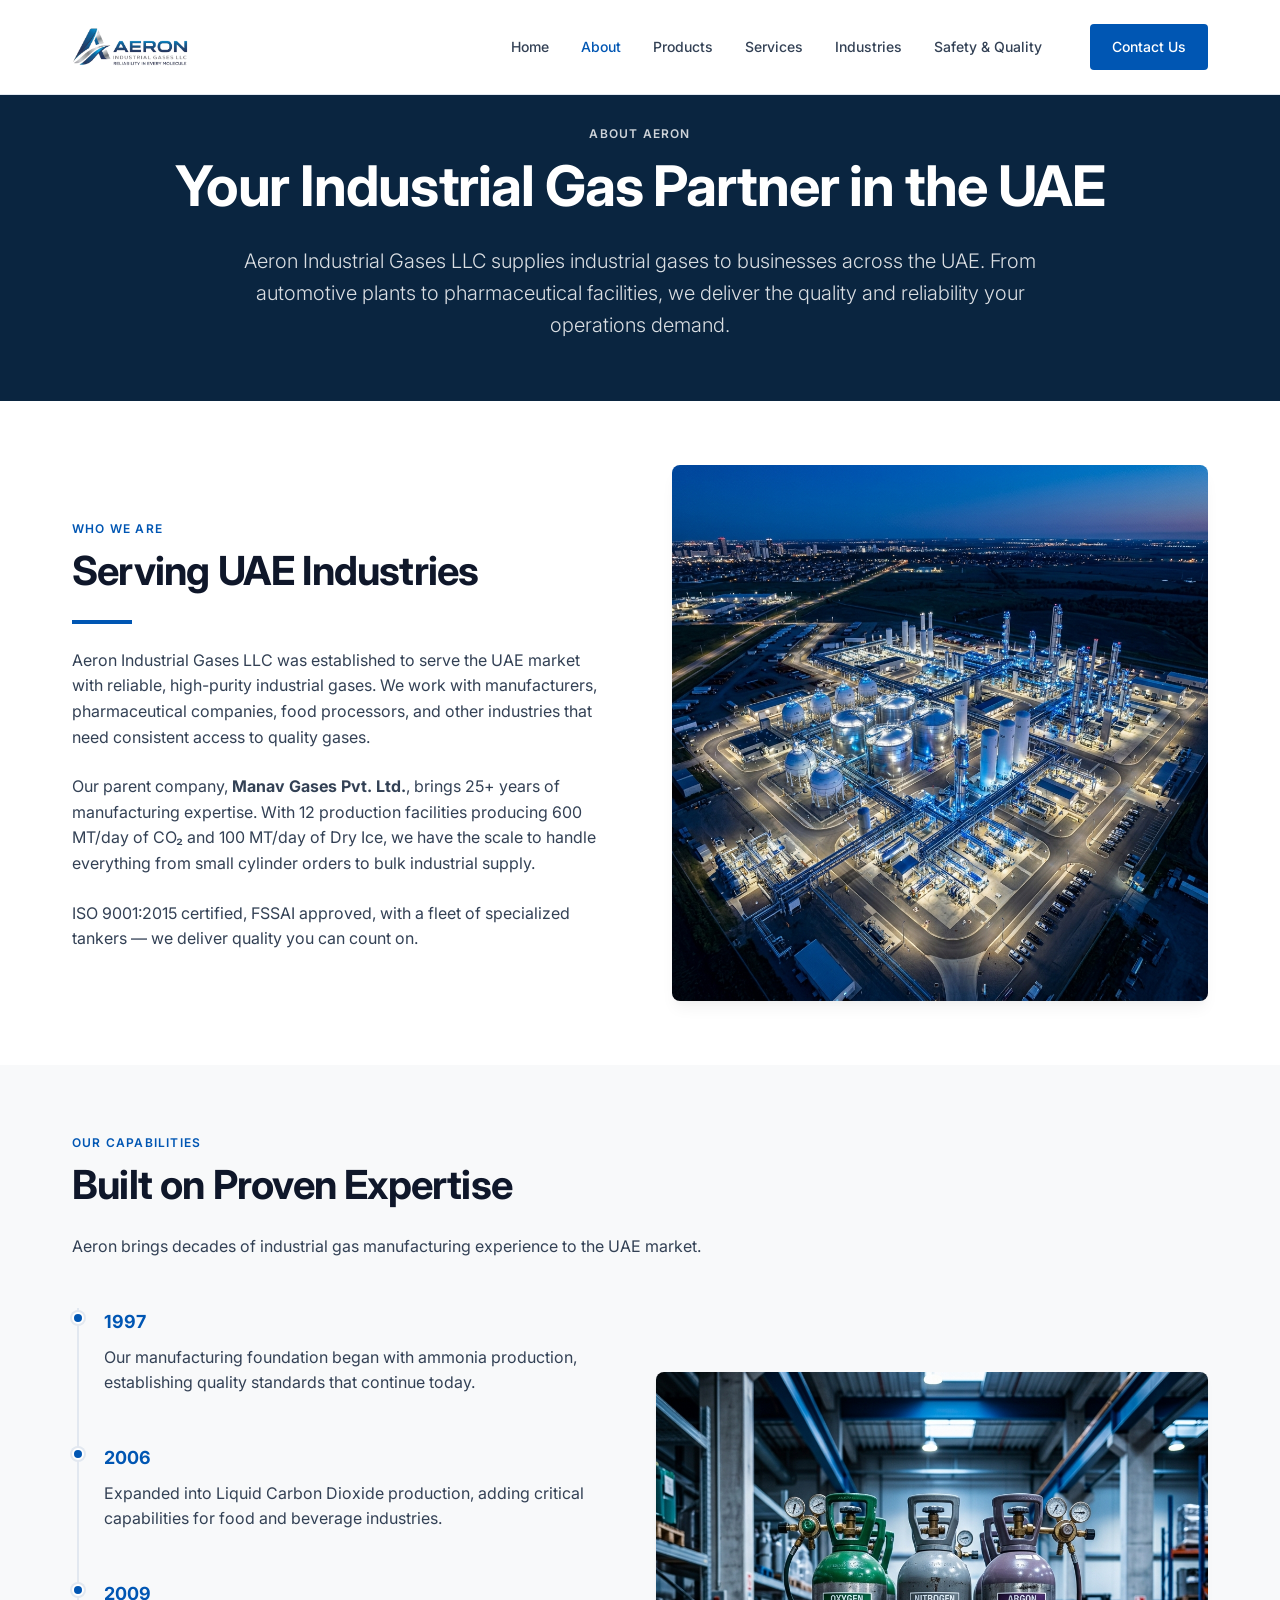
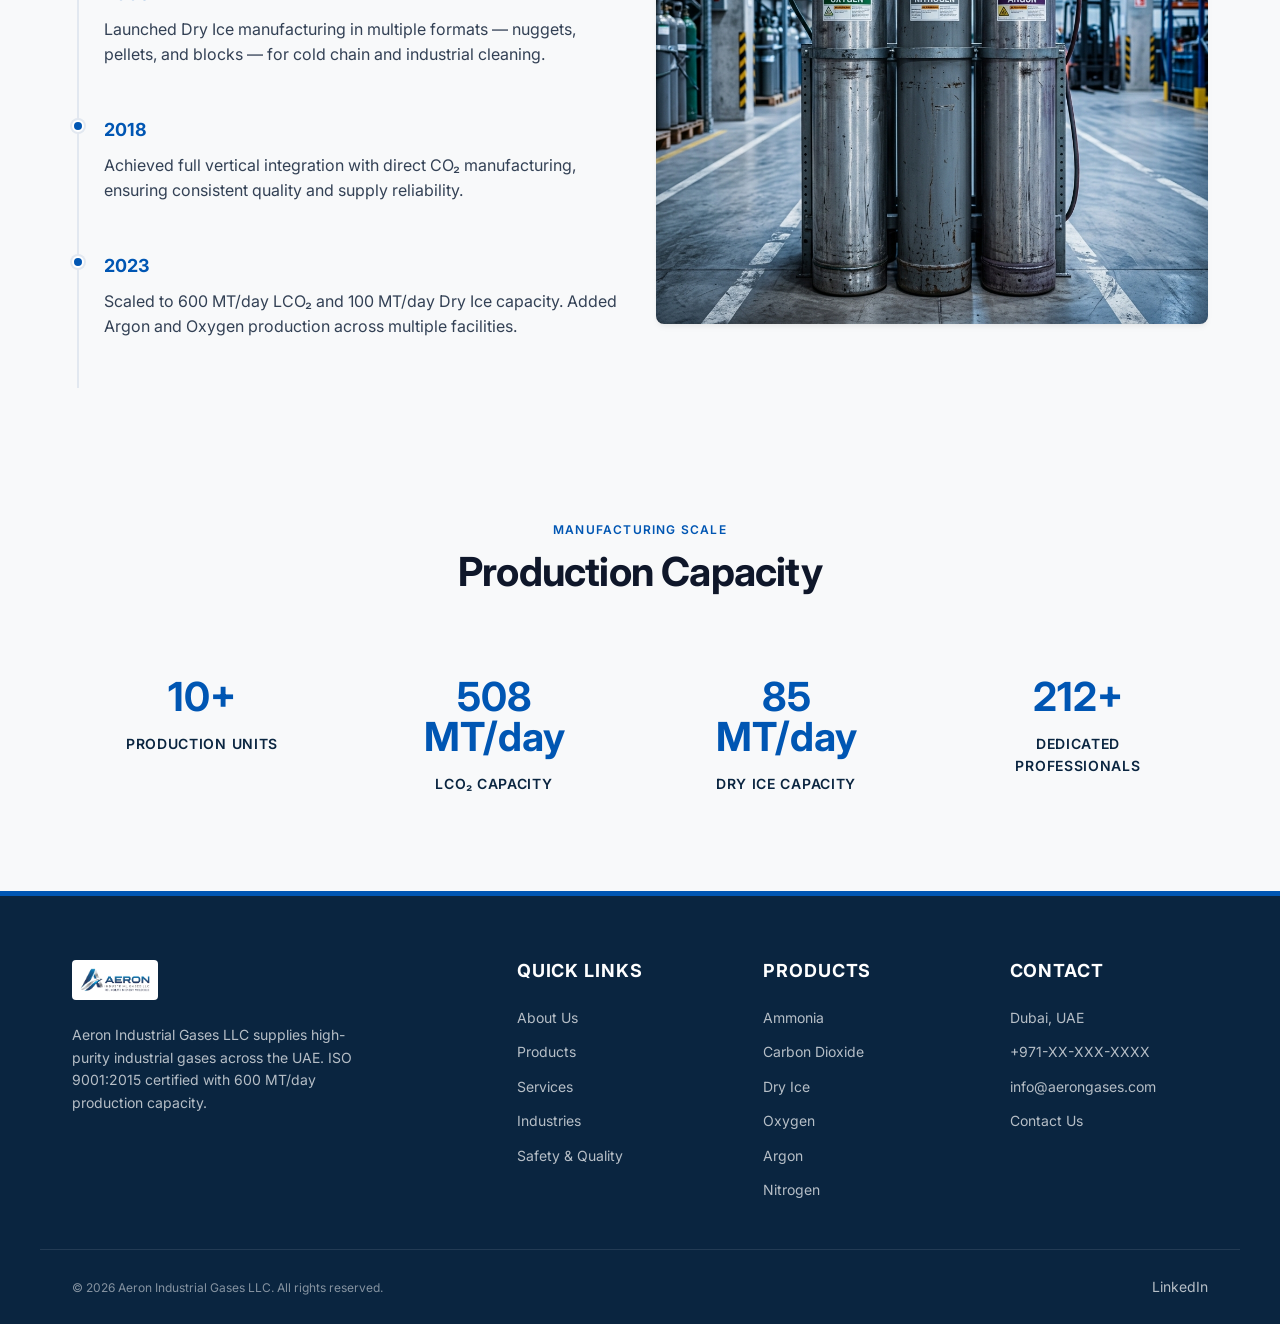
==== about.html @ 7ba3b90b "Add files via upload" ====
<!DOCTYPE html>
<html lang="en">
<head>
  <meta charset="UTF-8">
  <meta name="viewport" content="width=device-width, initial-scale=1.0">
  <title>About Us — Aeron Industrial Gases LLC</title>
  <meta name="description" content="Aeron Industrial Gases LLC supplies high-purity industrial gases to UAE businesses. ISO 9001:2015 certified with 600 MT/day production capacity.">
  
  <meta property="og:type" content="website">
  <meta property="og:url" content="https://www.aerongases.com/about.html">
  <meta property="og:title" content="About Us — Aeron Industrial Gases LLC">
  <meta property="og:description" content="Aeron Industrial Gases serves UAE businesses with high-purity industrial gases. 12 manufacturing plants, 600 MT/day capacity, ISO 9001:2015 certified.">
  
  <link rel="canonical" href="https://www.aerongases.com/about.html">
  
  <link rel="preconnect" href="https://fonts.googleapis.com">
  <link rel="preconnect" href="https://fonts.gstatic.com" crossorigin>
  
  <link rel="stylesheet" href="styles/global.css">
  <link rel="stylesheet" href="styles/components.css">
  <link rel="stylesheet" href="styles/pages.css">
  <link rel="icon" type="image/png" href="assets/logo.png">
</head>
<body>

  <nav class="nav" id="mainNav">
    <div class="nav__inner">
      <a href="index.html" class="nav__logo"><img src="assets/logo.png" alt="Aeron Industrial Gases"></a>
      <div class="nav__menu" id="navMenu">
        <div class="nav__links">
          <a href="index.html" class="nav__link">Home</a>
          <a href="about.html" class="nav__link nav__link--active">About</a>
          <a href="products.html" class="nav__link">Products</a>
          <a href="services.html" class="nav__link">Services</a>
          <a href="industries.html" class="nav__link">Industries</a>
          <a href="safety.html" class="nav__link">Safety &amp; Quality</a>
          <a href="contact.html" class="nav__link nav__cta btn btn--primary btn--sm">Contact Us</a>
        </div>
      </div>
      <button class="nav__hamburger" id="navHamburger" aria-label="Toggle navigation"><span></span><span></span><span></span></button>
    </div>
  </nav>

  <main id="main-content">
  <section class="page-hero" aria-labelledby="page-title">
    <div class="container page-hero__content">
      <p class="label label--light">About Aeron</p>
      <h1 id="page-title">Your Industrial Gas Partner in the UAE</h1>
      <p class="lead">Aeron Industrial Gases LLC supplies industrial gases to businesses across the UAE. From automotive plants to pharmaceutical facilities, we deliver the quality and reliability your operations demand.</p>
    </div>
  </section>

  <section class="section" aria-labelledby="heritage-heading">
    <div class="container">
      <div class="about-snapshot">
        <div>
          <p class="label">Who We Are</p>
          <h2 id="heritage-heading">Serving UAE Industries</h2>
          <div class="divider"></div>
          <p>Aeron Industrial Gases LLC was established to serve the UAE market with reliable, high-purity industrial gases. We work with manufacturers, pharmaceutical companies, food processors, and other industries that need consistent access to quality gases.</p>
          <p class="mt-md">Our parent company, <strong>Manav Gases Pvt. Ltd.</strong>, brings 25+ years of manufacturing expertise. With 12 production facilities producing 600 MT/day of CO₂ and 100 MT/day of Dry Ice, we have the scale to handle everything from small cylinder orders to bulk industrial supply.</p>
          <p class="mt-md">ISO 9001:2015 certified, FSSAI approved, with a fleet of specialized tankers — we deliver quality you can count on.</p>
        </div>
        <div class="about-snapshot__image">
          <img src="assets/hero-bg.png" alt="Modern industrial gas manufacturing facility with storage tanks and processing equipment" loading="lazy" width="600" height="400">
        </div>
      </div>
    </div>
  </section>

  <section class="section section--alt" aria-labelledby="timeline-heading">
    <div class="container">
      <div class="section__header">
        <p class="label">Our Capabilities</p>
        <h2 id="timeline-heading">Built on Proven Expertise</h2>
        <p>Aeron brings decades of industrial gas manufacturing experience to the UAE market.</p>
      </div>
      <div class="grid-2">
        <div class="timeline">
          <div class="timeline__item">
            <div class="timeline__dot" aria-hidden="true"></div>
            <div class="timeline__year">1997</div>
            <p class="timeline__text">Our manufacturing foundation began with ammonia production, establishing quality standards that continue today.</p>
          </div>
          <div class="timeline__item">
            <div class="timeline__dot"></div>
            <div class="timeline__year">2006</div>
            <p class="timeline__text">Expanded into Liquid Carbon Dioxide production, adding critical capabilities for food and beverage industries.</p>
          </div>
          <div class="timeline__item">
            <div class="timeline__dot"></div>
            <div class="timeline__year">2009</div>
            <p class="timeline__text">Launched Dry Ice manufacturing in multiple formats — nuggets, pellets, and blocks — for cold chain and industrial cleaning.</p>
          </div>
          <div class="timeline__item">
            <div class="timeline__dot"></div>
            <div class="timeline__year">2018</div>
            <p class="timeline__text">Achieved full vertical integration with direct CO₂ manufacturing, ensuring consistent quality and supply reliability.</p>
          </div>
          <div class="timeline__item">
            <div class="timeline__dot"></div>
            <div class="timeline__year">2023</div>
            <p class="timeline__text">Scaled to 600 MT/day LCO₂ and 100 MT/day Dry Ice capacity. Added Argon and Oxygen production across multiple facilities.</p>
          </div>
        </div>
        <div class="timeline-image">
          <img src="assets/about-facility.png" alt="Gas cylinder storage and distribution facility" loading="lazy" width="600" height="400">
        </div>
      </div>
    </div>
  </section>

  <section class="section section--alt" aria-labelledby="infrastructure-heading">
    <div class="container">
      <div class="section__header section__header--center">
        <p class="label">Manufacturing Scale</p>
        <h2 id="infrastructure-heading">Production Capacity</h2>
      </div>
      
      <div class="strength-grid">
        <div class="strength-item">
          <div class="strength-item__number" data-counter="12" data-suffix="+">0</div>
          <div class="strength-item__label">Production Units</div>
        </div>

        <div class="strength-item">
          <div class="strength-item__number" data-counter="600" data-suffix=" MT/day">0</div>
          <div class="strength-item__label">LCO₂ Capacity</div>
        </div>

        <div class="strength-item">
          <div class="strength-item__number" data-counter="100" data-suffix=" MT/day">0</div>
          <div class="strength-item__label">Dry Ice Capacity</div>
        </div>

        <div class="strength-item">
          <div class="strength-item__number" data-counter="250" data-suffix="+">0</div>
          <div class="strength-item__label">Dedicated Professionals</div>
        </div>
      </div>
    </div>
  </section>

  <!-- Footer -->
  <footer class="footer" id="footer">
    <div class="footer__grid">
      <div class="footer__brand">
        <img src="assets/logo.png" alt="Aeron Industrial Gases">
        <p>Aeron Industrial Gases LLC supplies high-purity industrial gases across the UAE. ISO 9001:2015 certified with 600 MT/day production capacity.</p>
      </div>
      <div>
        <h6 class="footer__heading">Quick Links</h6>
        <div class="footer__links">
          <a href="about.html" class="footer__link">About Us</a>
          <a href="products.html" class="footer__link">Products</a>
          <a href="services.html" class="footer__link">Services</a>
          <a href="industries.html" class="footer__link">Industries</a>
          <a href="safety.html" class="footer__link">Safety & Quality</a>
        </div>
      </div>
      <div>
        <h6 class="footer__heading">Products</h6>
        <div class="footer__links">
          <a href="products.html" class="footer__link">Ammonia</a>
          <a href="products.html" class="footer__link">Carbon Dioxide</a>
          <a href="products.html" class="footer__link">Dry Ice</a>
          <a href="products.html" class="footer__link">Oxygen</a>
          <a href="products.html" class="footer__link">Argon</a>
          <a href="products.html" class="footer__link">Nitrogen</a>
        </div>
      </div>
      <div>
        <h6 class="footer__heading">Contact</h6>
        <div class="footer__links">
          <span class="footer__link">Dubai, UAE</span>
          <span class="footer__link">+971-XX-XXX-XXXX</span>
          <span class="footer__link">info@aerongases.com</span>
          <a href="contact.html" class="footer__link">Contact Us</a>
        </div>
      </div>
    </div>
    <div class="footer__bottom">
      <div class="footer__bottom-inner">
        <span class="footer__copy">&copy; 2026 Aeron Industrial Gases LLC. All rights reserved.</span>
        <div class="footer__socials">
          <a href="#" class="footer__link" aria-label="LinkedIn">LinkedIn</a>
        </div>
      </div>
    </div>
  </footer>
  </main>

  <script src="scripts/main.js"></script>
</body>
</html>
---- styles/global.css ----
@import url('https://fonts.googleapis.com/css2?family=Inter:wght@300;400;500;600;700&display=swap');

:root {
  --aeron-blue: #0056b3;
  --aeron-navy: #0a2540;
  --aeron-light-blue: #e6f2ff;
  --aeron-teal: #00a8b5;
  
  --aeron-bg: #ffffff;
  --aeron-bg-alt: #f8f9fa;
  --aeron-bg-dark: #f1f4f6;
  
  --aeron-text: #334155;
  --aeron-heading: #0f172a;
  --aeron-border: #e2e8f0;
  
  --font-primary: 'Inter', system-ui, -apple-system, sans-serif;
  
  --text-xs: 0.75rem;
  --text-sm: 0.875rem;
  --text-base: 1rem;
  --text-lg: 1.125rem;
  --text-xl: 1.25rem;
  --text-2xl: 1.5rem;
  --text-3xl: 2rem;
  --text-4xl: 2.5rem;
  --text-5xl: 3.5rem;
  
  --space-xs: 0.5rem;
  --space-sm: 1rem;
  --space-md: 1.5rem;
  --space-lg: 2rem;
  --space-xl: 3rem;
  --space-2xl: 4rem;
  
  --container-width: 1200px;
  --border-radius: 4px;
  --border-radius-lg: 8px;
  
  --shadow-sm: 0 1px 3px rgba(0,0,0,0.05);
  --shadow-md: 0 4px 6px -1px rgba(0,0,0,0.05), 0 2px 4px -1px rgba(0,0,0,0.03);
  --shadow-lg: 0 10px 15px -3px rgba(0,0,0,0.05), 0 4px 6px -2px rgba(0,0,0,0.025);
  
  --transition-fast: 0.2s ease;
  --transition-normal: 0.3s ease;
}

*, *::before, *::after {
  box-sizing: border-box;
  margin: 0;
  padding: 0;
}

html {
  font-size: 16px;
  scroll-behavior: smooth;
  scroll-padding-top: 80px;
}

body {
  font-family: var(--font-primary);
  background-color: var(--aeron-bg);
  color: var(--aeron-text);
  line-height: 1.6;
  -webkit-font-smoothing: antialiased;
}

a {
  color: inherit;
  text-decoration: none;
}

img, video {
  max-width: 100%;
  height: auto;
  display: block;
}

h1, h2, h3, h4, h5, h6 {
  color: var(--aeron-heading);
  font-weight: 700;
  line-height: 1.25;
  margin-bottom: var(--space-md);
  letter-spacing: -0.02em;
}

h1 { font-size: var(--text-5xl); }
h2 { font-size: var(--text-4xl); }
h3 { font-size: var(--text-3xl); }
h4 { font-size: var(--text-2xl); }
h5 { font-size: var(--text-xl); }
h6 { font-size: var(--text-lg); }

@media (max-width: 992px) {
  h1 { font-size: 2.75rem; }
  h2 { font-size: 2.25rem; }
  h3 { font-size: var(--text-2xl); }
}

@media (max-width: 768px) {
  h1 { font-size: 2.25rem; }
  h2 { font-size: var(--text-3xl); }
  h3 { font-size: var(--text-xl); }
  h4 { font-size: var(--text-lg); }
}

@media (max-width: 576px) {
  h1 { font-size: var(--text-3xl); }
  h2 { font-size: var(--text-2xl); }
  h3 { font-size: var(--text-lg); }
  h4 { font-size: var(--text-base); }
}

.lead {
  font-size: var(--text-xl);
  color: var(--aeron-text);
  margin-bottom: var(--space-lg);
  font-weight: 300;
  line-height: 1.6;
}

@media (max-width: 768px) {
  .lead {
    font-size: var(--text-lg);
  }
}

@media (max-width: 576px) {
  .lead {
    font-size: var(--text-base);
  }
}

.label {
  display: inline-block;
  font-size: var(--text-xs);
  text-transform: uppercase;
  letter-spacing: 0.1em;
  font-weight: 600;
  color: var(--aeron-blue);
  margin-bottom: var(--space-xs);
}

.label--light {
  color: #fff;
  opacity: 0.8;
}

.highlight {
  color: var(--aeron-blue);
}

.container {
  width: 100%;
  max-width: var(--container-width);
  margin: 0 auto;
  padding: 0 var(--space-lg);
}

@media (max-width: 768px) {
  .container {
    padding: 0 var(--space-md);
  }
}

@media (max-width: 576px) {
  .container {
    padding: 0 var(--space-sm);
  }
}

.section {
  padding: var(--space-2xl) 0;
}

@media (max-width: 768px) {
  .section {
    padding: var(--space-xl) 0;
  }
}

@media (max-width: 576px) {
  .section {
    padding: var(--space-lg) 0;
  }
}

.section--alt {
  background-color: var(--aeron-bg-alt);
}

.section--dark {
  background-color: var(--aeron-navy);
  color: #fff;
}

.section--dark h1, .section--dark h2, .section--dark h3, .section--dark h4, .section--dark h5, .section--dark h6, .section--dark .lead {
  color: #fff;
}

.section__header {
  margin-bottom: var(--space-xl);
  max-width: 800px;
}

@media (max-width: 768px) {
  .section__header {
    margin-bottom: var(--space-lg);
  }
}

@media (max-width: 576px) {
  .section__header {
    margin-bottom: var(--space-md);
  }
}

.section__header--center {
  text-align: center;
  margin-left: auto;
  margin-right: auto;
}

/* Grids */
.grid-2 { display: grid; grid-template-columns: repeat(2, 1fr); gap: var(--space-lg); }
.grid-3 { display: grid; grid-template-columns: repeat(3, 1fr); gap: var(--space-lg); }
.grid-4 { display: grid; grid-template-columns: repeat(4, 1fr); gap: var(--space-lg); }

@media (max-width: 992px) {
  .grid-4 { grid-template-columns: repeat(2, 1fr); gap: var(--space-md); }
  .grid-3 { grid-template-columns: repeat(2, 1fr); gap: var(--space-md); }
  .grid-2 { grid-template-columns: 1fr; gap: var(--space-md); }
}

@media (max-width: 576px) {
  .grid-4, .grid-3 { grid-template-columns: 1fr; gap: var(--space-md); }
  .grid-2 { gap: var(--space-md); }
}

/* Divider */
.divider {
  width: 60px;
  height: 4px;
  background-color: var(--aeron-blue);
  margin: var(--space-md) 0;
}

.mt-xs { margin-top: var(--space-xs); }
.mt-sm { margin-top: var(--space-sm); }
.mt-md { margin-top: var(--space-md); }
.mt-lg { margin-top: var(--space-lg); }
.mt-xl { margin-top: var(--space-xl); }
.mt-2xl { margin-top: var(--space-2xl); }

.mb-xs { margin-bottom: var(--space-xs); }
.mb-sm { margin-bottom: var(--space-sm); }
.mb-md { margin-bottom: var(--space-md); }
.mb-lg { margin-bottom: var(--space-lg); }
.mb-xl { margin-bottom: var(--space-xl); }
.mb-2xl { margin-bottom: var(--space-2xl); }

/* Text utilities */
.text-center { text-align: center; }
.text-sm { font-size: var(--text-sm); }
.text-xs { font-size: var(--text-xs); }
.text-muted { color: var(--aeron-text); }

.sr-only {
  position: absolute;
  width: 1px;
  height: 1px;
  padding: 0;
  margin: -1px;
  overflow: hidden;
  clip: rect(0, 0, 0, 0);
  white-space: nowrap;
  border-width: 0;
}
---- styles/components.css ----
.btn {
  display: inline-flex;
  align-items: center;
  justify-content: center;
  padding: 0.875rem 1.75rem;
  border-radius: var(--border-radius);
  font-weight: 600;
  font-size: var(--text-sm);
  text-align: center;
  cursor: pointer;
  transition: all var(--transition-fast);
  border: 2px solid transparent;
  text-decoration: none;
  white-space: nowrap;
}

.btn:focus {
  outline: 2px solid var(--aeron-blue);
  outline-offset: 2px;
}

.btn:focus:not(:focus-visible) {
  outline: none;
}

.btn:focus-visible {
  outline: 2px solid var(--aeron-blue);
  outline-offset: 2px;
}

.btn__icon {
  width: 1.25em;
  height: 1.25em;
  margin-left: 0.5rem;
  transition: transform var(--transition-fast);
}

.btn:hover .btn__icon {
  transform: translateX(4px);
}

.btn--primary {
  background-color: var(--aeron-blue);
  color: #fff;
}
.btn--primary:hover {
  background-color: #004494;
  color: #fff;
  transform: translateY(-2px);
  box-shadow: var(--shadow-md);
}

.btn--secondary {
  background-color: transparent;
  color: var(--aeron-navy);
  border-color: var(--aeron-navy);
}
.btn--secondary:hover {
  background-color: var(--aeron-navy);
  color: #fff;
  transform: translateY(-2px);
}

.section--dark .btn--secondary {
  color: #fff;
  border-color: #fff;
}
.section--dark .btn--secondary:hover {
  background-color: #fff;
  color: var(--aeron-navy);
}

.btn--lg { padding: 1rem 2rem; font-size: var(--text-base); }
.btn--sm { padding: 0.625rem 1.25rem; font-size: var(--text-xs); }
.btn--full { width: 100%; }

@media (max-width: 576px) {
  .btn {
    padding: 0.75rem 1.5rem;
    font-size: 0.8rem;
  }
  
  .btn--lg { 
    padding: 0.875rem 1.75rem; 
    font-size: var(--text-sm); 
  }
  
  .btn--sm { 
    padding: 0.5rem 1rem; 
    font-size: 0.7rem; 
  }
}

.nav {
  position: fixed;
  top: 0;
  left: 0;
  width: 100%;
  z-index: 100;
  background-color: #fff;
  border-bottom: 1px solid var(--aeron-border);
  transition: padding var(--transition-normal), box-shadow var(--transition-normal);
  padding: var(--space-md) 0;
}

.nav--scrolled {
  padding: 0.75rem 0;
  box-shadow: var(--shadow-sm);
}

.nav__inner {
  max-width: var(--container-width);
  margin: 0 auto;
  padding: 0 var(--space-lg);
  display: flex;
  justify-content: space-between;
  align-items: center;
}

.nav__logo img {
  height: 40px;
  transition: height var(--transition-normal);
}

.nav--scrolled .nav__logo img {
  height: 36px;
}

.nav__links {
  display: flex;
  align-items: center;
  gap: var(--space-lg);
}

.nav__link {
  font-size: var(--text-sm);
  font-weight: 500;
  color: var(--aeron-text);
  transition: color var(--transition-fast);
}

.nav__link:hover, .nav__link--active {
  color: var(--aeron-blue);
}

.nav__link:focus {
  outline: 2px solid var(--aeron-blue);
  outline-offset: 2px;
  border-radius: 2px;
}

.nav__link:focus:not(:focus-visible) {
  outline: none;
}

.nav__cta {
  margin-left: var(--space-sm);
}

.nav__link.nav__cta {
  color: #fff;
}

.nav__link.nav__cta:hover {
  color: #fff;
  background-color: #004494;
}

.nav__hamburger {
  display: none;
  background: none;
  border: none;
  cursor: pointer;
  width: 30px;
  height: 20px;
  position: relative;
  z-index: 110;
}

.nav__hamburger:focus {
  outline: 2px solid var(--aeron-blue);
  outline-offset: 4px;
}

.nav__hamburger:focus:not(:focus-visible) {
  outline: none;
}

.nav__hamburger span {
  position: absolute;
  left: 0;
  width: 100%;
  height: 2px;
  background-color: var(--aeron-navy);
  transition: all var(--transition-fast);
}

.nav__hamburger span:nth-child(1) { top: 0; }
.nav__hamburger span:nth-child(2) { top: 9px; }
.nav__hamburger span:nth-child(3) { bottom: 0; }

.nav__hamburger.active span:nth-child(1) { transform: rotate(45deg); top: 9px; }
.nav__hamburger.active span:nth-child(2) { opacity: 0; }
.nav__hamburger.active span:nth-child(3) { transform: rotate(-45deg); bottom: 9px; }

@media (max-width: 992px) {
  .nav__inner {
    padding: 0 var(--space-md);
  }
  
  .nav__hamburger { display: block; }
  
  .nav__menu {
    position: fixed;
    top: 0; left: 0; width: 100%; height: 100vh;
    background-color: #fff;
    display: flex;
    flex-direction: column;
    justify-content: center;
    align-items: center;
    opacity: 0;
    pointer-events: none;
    transition: opacity var(--transition-normal);
    z-index: 105;
  }
  
  .nav__menu.open {
    opacity: 1;
    pointer-events: auto;
  }
  
  .nav__links {
    flex-direction: column;
    gap: var(--space-lg);
    text-align: center;
  }
  
  .nav__link { font-size: var(--text-xl); }
  
  .nav__cta {
    margin-left: 0;
    margin-top: var(--space-sm);
  }
}

@media (max-width: 576px) {
  .nav__inner {
    padding: 0 var(--space-sm);
  }
  
  .nav__logo img {
    height: 36px;
  }
  
  .nav--scrolled .nav__logo img {
    height: 32px;
  }
  
  .nav__links {
    gap: var(--space-md);
  }
  
  .nav__link {
    font-size: var(--text-lg);
  }
}

.card {
  background: #fff;
  border: 1px solid var(--aeron-border);
  border-radius: var(--border-radius-lg);
  padding: var(--space-xl);
  box-shadow: var(--shadow-sm);
  height: 100%;
  will-change: transform;
  transition: all var(--transition-normal);
  display: flex;
  flex-direction: column;
  justify-content: center;
  align-items: flex-start;
}

.card:hover {
  transform: translateY(-4px);
  box-shadow: var(--shadow-lg);
  border-color: var(--aeron-blue);
}

.card__icon {
  font-size: 2.5rem;
  margin-bottom: var(--space-md);
  color: var(--aeron-blue);
}

.card__title {
  margin-bottom: var(--space-sm);
}

.card__text {
  font-size: var(--text-sm);
  color: var(--aeron-text);
  margin-bottom: var(--space-md);
  line-height: 1.6;
}

.card__text:last-child {
  margin-bottom: 0;
}

.card__tag {
  display: inline-block;
  padding: 0.25rem 0.75rem;
  background-color: var(--aeron-light-blue);
  color: var(--aeron-blue);
  border-radius: 100px;
  font-size: 0.7rem;
  font-weight: 600;
  text-transform: uppercase;
  margin-right: 0.5rem;
  margin-bottom: 0.5rem;
}

.card--center,
.card[style*="text-align:center"],
.card[style*="text-align: center"] {
  align-items: center;
  text-align: center;
  padding: var(--space-lg);
}

.card--center h4,
.card[style*="text-align:center"] h4,
.card[style*="text-align: center"] h4 {
  margin-bottom: var(--space-xs);
}

.card--center h5,
.card[style*="text-align:center"] h5,
.card[style*="text-align: center"] h5 {
  margin-bottom: var(--space-sm);
}

.card--center .card__text,
.card[style*="text-align:center"] .card__text,
.card[style*="text-align: center"] .card__text {
  margin-bottom: 0;
}

.card--center h4:only-child,
.card[style*="text-align:center"] h4:only-child,
.card[style*="text-align: center"] h4:only-child {
  font-size: var(--text-lg);
  font-weight: 600;
  margin-bottom: 0;
}

@media (max-width: 768px) {
  .card--center,
  .card[style*="text-align:center"],
  .card[style*="text-align: center"] {
    padding: var(--space-md);
  }
  
  .card--center h4:only-child,
  .card[style*="text-align:center"] h4:only-child,
  .card[style*="text-align: center"] h4:only-child {
    font-size: var(--text-base);
  }
}

@media (max-width: 576px) {
  .card--center,
  .card[style*="text-align:center"],
  .card[style*="text-align: center"] {
    padding: var(--space-sm) var(--space-md);
  }
}

@media (max-width: 768px) {
  .card {
    padding: var(--space-lg);
  }
}

@media (max-width: 576px) {
  .card {
    padding: var(--space-md);
  }
  
  .card__icon {
    font-size: 2rem;
  }
}

.stat {
  text-align: center;
  padding: var(--space-lg);
}

.stat__number {
  font-size: var(--text-4xl);
  font-weight: 700;
  color: var(--aeron-blue);
  line-height: 1;
  margin-bottom: var(--space-sm);
}

.section--dark .stat__number {
  color: #fff;
}

.stat__divider {
  width: 40px;
  height: 3px;
  background-color: var(--aeron-teal);
  margin: var(--space-sm) auto;
}

.stat__divider--light {
  background-color: #fff;
  opacity: 0.3;
}

.stat__label {
  font-size: var(--text-sm);
  font-weight: 600;
  color: var(--aeron-navy);
  text-transform: uppercase;
  letter-spacing: 0.05em;
}

.stat__label--light {
  color: #fff;
}

@media (max-width: 768px) {
  .stat {
    padding: var(--space-md);
  }
  
  .stat__number {
    font-size: var(--text-3xl);
  }
}

@media (max-width: 576px) {
  .stat {
    padding: var(--space-sm);
  }
  
  .stat__number {
    font-size: var(--text-2xl);
  }
  
  .stat__label {
    font-size: 0.7rem;
  }
}

.footer {
  background-color: var(--aeron-navy);
  color: #fff;
  padding: var(--space-2xl) 0 var(--space-md) 0;
  border-top: 5px solid var(--aeron-blue);
}

.footer__grid {
  max-width: var(--container-width);
  margin: 0 auto;
  padding: 0 var(--space-lg);
  display: grid;
  grid-template-columns: 2fr 1fr 1fr 1fr;
  gap: var(--space-xl);
  margin-bottom: var(--space-xl);
}

@media (max-width: 992px) {
  .footer__grid { 
    grid-template-columns: 1fr 1fr;
    padding: 0 var(--space-md);
    gap: var(--space-lg);
  }
}

@media (max-width: 576px) {
  .footer {
    padding: var(--space-xl) 0 var(--space-md) 0;
  }
  
  .footer__grid { 
    grid-template-columns: 1fr;
    padding: 0 var(--space-sm);
    gap: var(--space-lg);
  }
}

.footer__brand img {
  height: 40px;
  margin-bottom: var(--space-md);
  background-color: #fff;
  padding: 8px;
  border-radius: var(--border-radius);
}

.footer__brand p {
  color: rgba(255,255,255,0.7);
  font-size: var(--text-sm);
  max-width: 300px;
}

.footer__heading {
  color: #fff;
  margin-bottom: var(--space-md);
  text-transform: uppercase;
  letter-spacing: 0.05em;
}

.footer__links {
  display: flex;
  flex-direction: column;
  gap: 0.75rem;
}

.footer__link {
  color: rgba(255,255,255,0.7);
  font-size: var(--text-sm);
  transition: color var(--transition-fast);
}

.footer__link:hover {
  color: var(--aeron-blue);
}

.footer__link:focus {
  outline: 2px solid var(--aeron-blue);
  outline-offset: 2px;
  border-radius: 2px;
}

.footer__link:focus:not(:focus-visible) {
  outline: none;
}

.footer__bottom {
  max-width: var(--container-width);
  margin: 0 auto;
  padding: var(--space-md) var(--space-lg) 0;
  border-top: 1px solid rgba(255,255,255,0.1);
}

.footer__bottom-inner {
  display: flex;
  justify-content: space-between;
  align-items: center;
  flex-wrap: wrap;
  gap: var(--space-sm);
}

.footer__copy {
  color: rgba(255,255,255,0.5);
  font-size: var(--text-xs);
}

@media (max-width: 768px) {
  .footer__bottom {
    padding: var(--space-md) var(--space-md) 0;
  }
}

@media (max-width: 576px) {
  .footer__bottom {
    padding: var(--space-md) var(--space-sm) 0;
  }
  
  .footer__bottom-inner {
    flex-direction: column;
    text-align: center;
  }
  
  .footer__copy {
    font-size: 0.65rem;
  }
}

.form-group {
  margin-bottom: var(--space-lg);
}

.form-label {
  display: block;
  font-size: var(--text-sm);
  font-weight: 600;
  color: var(--aeron-navy);
  margin-bottom: 0.5rem;
}

.form-input, .form-select, .form-textarea {
  width: 100%;
  padding: 0.875rem 1rem;
  background-color: #fff;
  border: 2px solid var(--aeron-border);
  border-radius: var(--border-radius);
  color: var(--aeron-text);
  font-family: var(--font-primary);
  font-size: var(--text-base);
  transition: border-color var(--transition-fast), box-shadow var(--transition-fast);
}

.form-input:focus, .form-select:focus, .form-textarea:focus {
  outline: 2px solid var(--aeron-blue);
  outline-offset: 0;
  border-color: var(--aeron-blue);
}

.form-input:focus-visible, .form-select:focus-visible, .form-textarea:focus-visible {
  outline: 2px solid var(--aeron-blue);
  outline-offset: 0;
}

.form-input:hover, .form-select:hover, .form-textarea:hover {
  border-color: var(--aeron-blue);
}

.form-textarea {
  min-height: 150px;
  resize: vertical;
}

.form-row {
  display: grid;
  grid-template-columns: 1fr 1fr;
  gap: var(--space-lg);
}

@media (max-width: 768px) {
  .form-group {
    margin-bottom: var(--space-md);
  }
  
  .form-row {
    gap: var(--space-md);
  }
}

@media (max-width: 576px) {
  .form-row { 
    grid-template-columns: 1fr;
    gap: 0;
  }
  
  .form-input, .form-select, .form-textarea {
    font-size: var(--text-sm);
  }
}

.cta-banner {
  background-color: var(--aeron-light-blue);
  border-left: 4px solid var(--aeron-blue);
  padding: var(--space-xl);
  border-radius: var(--border-radius-lg);
  display: flex;
  justify-content: space-between;
  align-items: center;
  gap: var(--space-xl);
}

.cta-banner h3 {
  color: var(--aeron-navy);
  margin-bottom: 0.5rem;
}

.cta-banner p {
  color: var(--aeron-text);
  line-height: 1.6;
}

.cta-banner__actions {
  display: flex;
  gap: var(--space-md);
  flex-shrink: 0;
}

@media (max-width: 992px) {
  .cta-banner {
    padding: var(--space-lg);
    gap: var(--space-lg);
  }
}

@media (max-width: 768px) {
  .cta-banner {
    flex-direction: column;
    text-align: center;
    padding: var(--space-lg);
  }
  
  .cta-banner__actions {
    flex-direction: column;
    width: 100%;
  }
  
  .cta-banner__actions .btn {
    width: 100%;
  }
}

@media (max-width: 576px) {
  .cta-banner {
    padding: var(--space-md);
  }
}
---- styles/pages.css ----
/* ============================================================
   AERON INDUSTRIAL GASES — Page Specific Layouts
   ============================================================ */

/* ── Hero Sections ─────────────────────────────── */
.hero {
  position: relative;
  min-height: 90vh;
  display: flex;
  align-items: center;
  justify-content: center;
  padding: 140px 0 60px 0;
  background-color: var(--aeron-bg-alt);
  overflow: hidden;
  z-index: 1;
}

.hero::after {
  content: '';
  position: absolute;
  top: 0;
  right: 0;
  width: 50%;
  height: 100%;
  background-image: url('../assets/hero-bg.png');
  background-size: cover;
  background-position: center;
  clip-path: polygon(15% 0, 100% 0, 100% 100%, 0% 100%);
  z-index: 1;
  opacity: 0.95;
}

.hero__content {
  position: relative;
  z-index: 10;
  max-width: 600px;
  margin-left: 0;
}

.hero h1 {
  font-size: 3rem;
  margin-bottom: 1.5rem;
  line-height: 1.15;
}

.hero__actions {
  display: flex;
  gap: var(--space-md);
  margin-top: var(--space-xl);
  flex-wrap: wrap;
}

@media (max-width: 992px) {
  .hero {
    min-height: 80vh;
    padding: 120px 0 50px 0;
  }
  
  .hero::after {
    width: 100%;
    opacity: 0.15;
    clip-path: none;
  }
  
  .hero__content {
    max-width: 100%;
    text-align: center;
    margin: 0 auto;
  }
  
  .hero__actions {
    justify-content: center;
  }
  
  .hero h1 {
    font-size: 2.5rem;
  }
}

@media (max-width: 768px) {
  .hero {
    min-height: 70vh;
    padding: 110px 0 40px 0;
  }
  
  .hero h1 { 
    font-size: 2rem;
    margin-bottom: 1rem;
  }
}

@media (max-width: 576px) {
  .hero {
    min-height: 65vh;
    padding: 100px 0 30px 0;
  }
  
  .hero h1 { 
    font-size: 1.75rem;
  }
  
  .hero .lead { 
    font-size: var(--text-base);
    margin-bottom: var(--space-md);
  }
  
  .hero__actions { 
    flex-direction: column;
    gap: var(--space-sm);
  }
  
  .hero__actions .btn {
    width: 100%;
  }
}

/* Inner Page Hero */
.page-hero {
  position: relative;
  padding: 120px 0 60px;
  background-color: var(--aeron-navy);
  color: #fff;
  text-align: center;
}

.page-hero h1 {
  color: #fff;
  margin-bottom: var(--space-md);
}

.page-hero .lead {
  max-width: 800px;
  margin: 0 auto;
  color: rgba(255,255,255,0.85);
}

@media (max-width: 768px) {
  .page-hero {
    padding: 100px 0 50px;
  }
  
  .page-hero .lead {
    font-size: var(--text-base);
  }
}

@media (max-width: 576px) {
  .page-hero {
    padding: 90px 0 40px;
  }
  
  .page-hero h1 {
    margin-bottom: var(--space-sm);
  }
  
  .page-hero .lead {
    font-size: var(--text-sm);
  }
}

/* ── Ticker ────────────────────────────────────── */
.ticker {
  overflow: hidden;
  background-color: var(--aeron-bg-alt);
  padding: var(--space-lg) 0;
  border-top: 1px solid var(--aeron-border);
  border-bottom: 1px solid var(--aeron-border);
}

.ticker__track {
  display: flex;
  width: max-content;
  animation: ticker 40s linear infinite;
  will-change: transform;
}

.ticker__item {
  font-weight: 700;
  font-size: var(--text-xl);
  color: var(--aeron-navy);
  opacity: 0.4;
  white-space: nowrap;
  padding: 0 3rem;
}

.ticker__item:hover {
  opacity: 1;
}

.ticker__dot {
  width: 6px;
  height: 6px;
  background-color: var(--aeron-blue);
  border-radius: 50%;
  margin: auto 0;
}

@keyframes ticker {
  0% { transform: translateX(0); }
  100% { transform: translateX(-50%); }
}

@media (max-width: 768px) {
  .ticker {
    padding: var(--space-md) 0;
  }
  
  .ticker__item {
    font-size: var(--text-base);
    padding: 0 2rem;
  }
}

@media (max-width: 576px) {
  .ticker__item {
    font-size: var(--text-sm);
    padding: 0 1.5rem;
  }
}

/* ── About Snapshot ────────────────────────────── */
.about-snapshot {
  display: grid;
  grid-template-columns: 1fr 1fr;
  gap: var(--space-2xl);
  align-items: center;
}

.about-snapshot__image {
  position: relative;
}

.about-snapshot__image img {
  border-radius: var(--border-radius-lg);
  box-shadow: var(--shadow-lg);
  width: 100%;
  height: auto;
}

@media (max-width: 992px) {
  .about-snapshot { 
    grid-template-columns: 1fr;
    gap: var(--space-xl);
  }
  .about-snapshot__image { order: -1; }
}

@media (max-width: 576px) {
  .about-snapshot {
    gap: var(--space-lg);
  }
}

/* ── Product Cards (Specific styling) ──────────── */
.product-card {
  background: #fff;
  border: 1px solid var(--aeron-border);
  border-radius: var(--border-radius-lg);
  overflow: hidden;
  display: flex;
  flex-direction: column;
  height: 100%;
  will-change: transform;
  transition: all var(--transition-normal);
}

.product-card:hover {
  transform: translateY(-4px);
  box-shadow: var(--shadow-lg);
  border-color: var(--aeron-blue);
}

.product-card__image {
  height: 140px;
  background: linear-gradient(135deg, var(--aeron-light-blue) 0%, #f0f8ff 100%);
  display: flex;
  align-items: center;
  justify-content: center;
  border-bottom: 1px solid var(--aeron-border);
  backface-visibility: hidden;
}

.product-card__image span {
  font-size: 3rem;
  font-weight: 700;
  color: var(--aeron-blue);
}

.product-card__image .product-card__brand {
  font-size: 2.5rem;
  font-weight: 300;
  color: var(--aeron-blue);
  text-align: center;
  line-height: 1.3;
}

.product-card__body {
  padding: var(--space-lg);
  flex-grow: 1;
  display: flex;
  flex-direction: column;
}

.product-card__formula {
  display: inline-block;
  padding: 0.25rem 0.5rem;
  background-color: var(--aeron-navy);
  color: #fff;
  border-radius: var(--border-radius);
  font-size: var(--text-xs);
  font-weight: 700;
  margin-bottom: var(--space-sm);
  align-self: flex-start;
}

.product-card__tags {
  margin-top: auto;
  padding-top: var(--space-md);
}

@media (max-width: 768px) {
  .product-card__image {
    height: 120px;
  }
  
  .product-card__image span {
    font-size: 2.5rem;
  }
  
  .product-card__image .product-card__brand {
    font-size: 2.25rem;
  }
  
  .product-card__body {
    padding: var(--space-md);
  }
}

@media (max-width: 576px) {
  .product-card__image {
    height: 100px;
  }
  
  .product-card__image span {
    font-size: 2rem;
  }
  
  .product-card__image .product-card__brand {
    font-size: 1.75rem;
  }
}

/* ── Service Blocks ────────────────────────────── */
.service-block {
  display: grid;
  grid-template-columns: 1fr 1fr;
  gap: var(--space-2xl);
  align-items: center;
  margin-bottom: var(--space-2xl);
}

.service-block:nth-child(even) {
  direction: rtl;
}

.service-block:nth-child(even) .service-block__content {
  direction: ltr;
}

.service-block__visual img {
  border-radius: var(--border-radius-lg);
  box-shadow: var(--shadow-lg);
  width: 100%;
  height: auto;
}

.service-block__features {
  margin-top: var(--space-lg);
}

.service-block__feature {
  display: flex;
  align-items: center;
  margin-bottom: 0.75rem;
  font-size: var(--text-sm);
}

.service-block__feature::before {
  content: '✓';
  color: #fff;
  background-color: var(--aeron-teal);
  width: 20px;
  height: 20px;
  border-radius: 50%;
  display: flex;
  align-items: center;
  justify-content: center;
  font-size: 10px;
  font-weight: 700;
  margin-right: 10px;
  flex-shrink: 0;
}

@media (max-width: 992px) {
  .service-block { 
    grid-template-columns: 1fr; 
    gap: var(--space-xl);
    margin-bottom: var(--space-xl);
  }
  .service-block:nth-child(even) { direction: ltr; }
  .service-block__visual { order: -1; }
}

@media (max-width: 576px) {
  .service-block {
    gap: var(--space-lg);
    margin-bottom: var(--space-lg);
  }
}

/* ── Timeline ──────────────────────────────────── */
.timeline {
  position: relative;
  padding-left: 2rem;
}

.timeline::before {
  content: '';
  position: absolute;
  top: 0;
  left: 5px;
  height: 100%;
  width: 2px;
  background-color: var(--aeron-border);
}

.timeline__item {
  position: relative;
  margin-bottom: var(--space-xl);
}

.timeline__dot {
  position: absolute;
  left: -2rem;
  top: 0.25rem;
  width: 12px;
  height: 12px;
  border-radius: 50%;
  background-color: var(--aeron-blue);
  border: 2px solid #fff;
  box-shadow: 0 0 0 2px var(--aeron-border);
}

.timeline__year {
  font-weight: 700;
  color: var(--aeron-blue);
  margin-bottom: 0.5rem;
  font-size: var(--text-lg);
}

.timeline__text {
  line-height: 1.6;
}

@media (max-width: 768px) {
  .timeline__item {
    margin-bottom: var(--space-lg);
  }
}

@media (max-width: 576px) {
  .timeline {
    padding-left: 1.5rem;
  }
  
  .timeline__dot {
    left: -1.5rem;
    width: 10px;
    height: 10px;
  }
  
  .timeline__item {
    margin-bottom: var(--space-md);
  }
  
  .timeline__year {
    font-size: var(--text-base);
  }
}

/* ── Values Grid ───────────────────────────────── */
.values-grid {
  display: grid;
  grid-template-columns: repeat(2, 1fr);
  gap: var(--space-lg);
}

.value-item {
  background: var(--aeron-bg-alt);
  padding: var(--space-xl);
  border-radius: var(--border-radius-lg);
  border-left: 4px solid var(--aeron-blue);
  will-change: transform;
  transition: all var(--transition-normal);
}

.value-item:hover {
  transform: translateX(4px);
  box-shadow: var(--shadow-md);
}

.value-item__icon {
  font-size: 2rem;
  margin-bottom: var(--space-sm);
}

@media (max-width: 768px) {
  .values-grid { 
    grid-template-columns: 1fr;
    gap: var(--space-md);
  }
  
  .value-item {
    padding: var(--space-lg);
  }
}

@media (max-width: 576px) {
  .value-item {
    padding: var(--space-md);
  }
}

/* ── Contact Grid ──────────────────────────────── */
.contact-grid {
  display: grid;
  grid-template-columns: 1fr 1fr;
  gap: var(--space-2xl);
}

.contact-item {
  display: flex;
  align-items: flex-start;
  margin-bottom: var(--space-lg);
}

.contact-item__icon {
  width: 40px;
  height: 40px;
  background-color: var(--aeron-light-blue);
  color: var(--aeron-blue);
  border-radius: 50%;
  display: flex;
  align-items: center;
  justify-content: center;
  margin-right: var(--space-md);
  flex-shrink: 0;
  font-size: 1.25rem;
}

.contact-form {
  background: var(--aeron-bg-alt);
  padding: var(--space-2xl);
  border-radius: var(--border-radius-lg);
  box-shadow: var(--shadow-md);
}

@media (max-width: 992px) {
  .contact-grid { 
    grid-template-columns: 1fr;
    gap: var(--space-xl);
  }
  
  .contact-form {
    padding: var(--space-xl);
  }
}

@media (max-width: 576px) {
  .contact-grid {
    gap: var(--space-lg);
  }
  
  .contact-item {
    margin-bottom: var(--space-md);
  }
  
  .contact-item__icon {
    width: 36px;
    height: 36px;
    font-size: 1rem;
    margin-right: var(--space-sm);
  }
  
  .contact-form {
    padding: var(--space-lg);
  }
}


/* ── Strength Grid (About Page) ────────────────── */
.strength-grid {
  display: grid;
  grid-template-columns: repeat(4, 1fr);
  gap: var(--space-lg);
  margin-top: var(--space-xl);
}

.strength-item {
  text-align: center;
  padding: var(--space-lg);
}

.strength-item__number {
  font-size: 2.5rem;
  font-weight: 700;
  color: var(--aeron-blue);
  line-height: 1;
  margin-bottom: var(--space-sm);
}

.strength-item__label {
  font-size: var(--text-sm);
  font-weight: 600;
  color: var(--aeron-navy);
  text-transform: uppercase;
  letter-spacing: 0.05em;
}

@media (max-width: 992px) {
  .strength-grid {
    grid-template-columns: repeat(2, 1fr);
  }
}

@media (max-width: 576px) {
  .strength-grid {
    grid-template-columns: 1fr;
    gap: var(--space-md);
  }
  
  .strength-item {
    padding: var(--space-md);
  }
  
  .strength-item__number {
    font-size: 2rem;
  }
}

/* ── Ticker Section ────────────────────────────── */
.ticker-section {
  padding: var(--space-xl) 0;
}

.ticker-intro {
  text-align: center;
  font-size: var(--text-xs);
  text-transform: uppercase;
  letter-spacing: 0.15em;
  color: var(--aeron-text);
  opacity: 0.6;
  margin-bottom: var(--space-lg);
}

/* ── Timeline Image ────────────────────────────── */
.timeline-image {
  display: flex;
  flex-direction: column;
  justify-content: center;
}

.timeline-image img {
  border-radius: var(--border-radius-lg);
  box-shadow: var(--shadow-md);
}

/* ── Contact Page ──────────────────────────────── */
.parent-company-info {
  margin-top: var(--space-xl);
  padding: var(--space-xl);
  border-radius: var(--border-radius);
  border: 1px solid var(--aeron-border);
  background: var(--aeron-bg-alt);
}

.form-intro {
  margin-bottom: var(--space-lg);
  color: var(--aeron-text);
}

@media (max-width: 768px) {
  .parent-company-info {
    padding: var(--space-lg);
  }
}

@media (max-width: 576px) {
  .parent-company-info {
    padding: var(--space-md);
  }
}

/* ── Supply Cards (Products Page) ──────────────── */
.supply-card {
  text-align: center;
  padding: var(--space-md);
  align-items: center;
}

.supply-card__icon {
  width: 48px;
  height: 48px;
  margin: 0 auto var(--space-sm);
  color: var(--aeron-blue);
}

.supply-card h4 {
  margin-bottom: var(--space-sm);
  text-align: center;
  width: 100%;
}

.supply-card .card__text {
  text-align: center;
}

/* ── Certification Cards (Safety Page) ─────────── */
.cert-heading {
  font-size: 2.5rem;
  color: var(--aeron-blue);
}

@media (max-width: 768px) {
  .cert-heading {
    font-size: 2rem;
  }
}

@media (max-width: 576px) {
  .cert-heading {
    font-size: 1.75rem;
  }
}
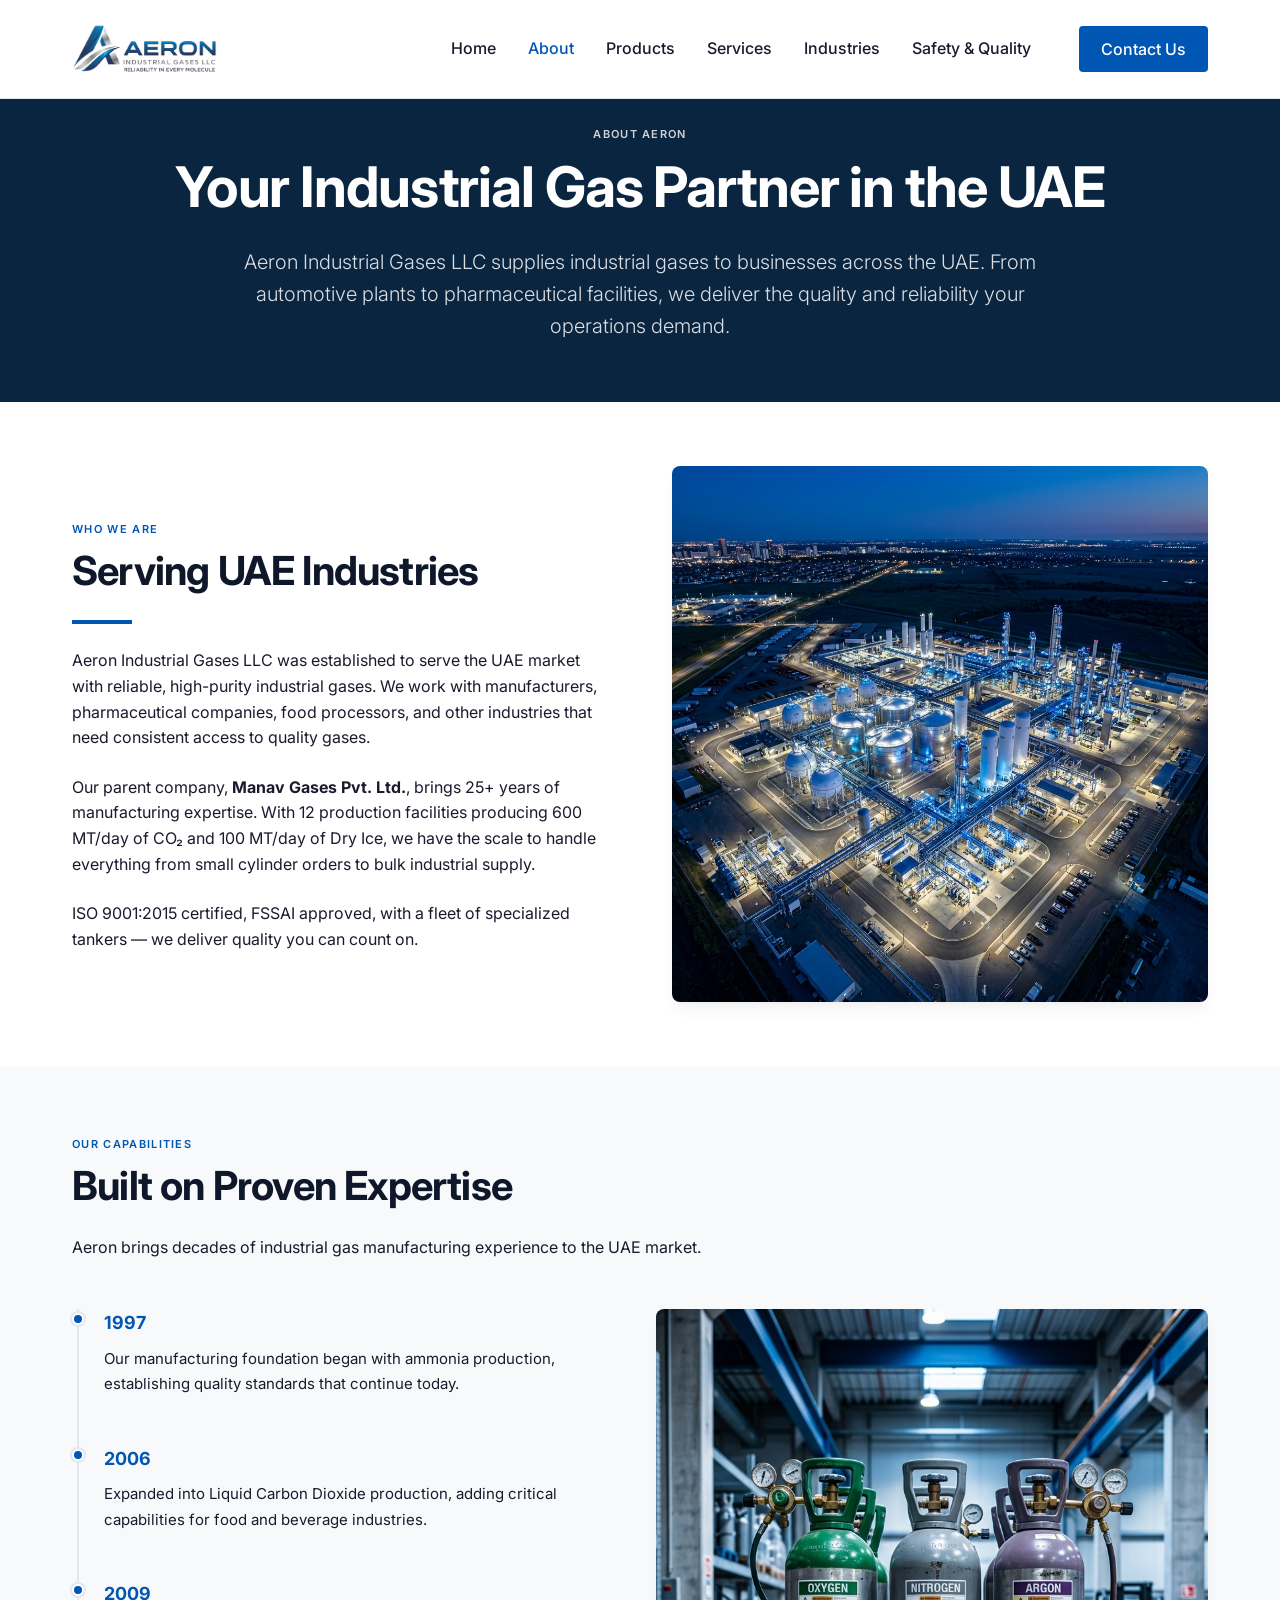
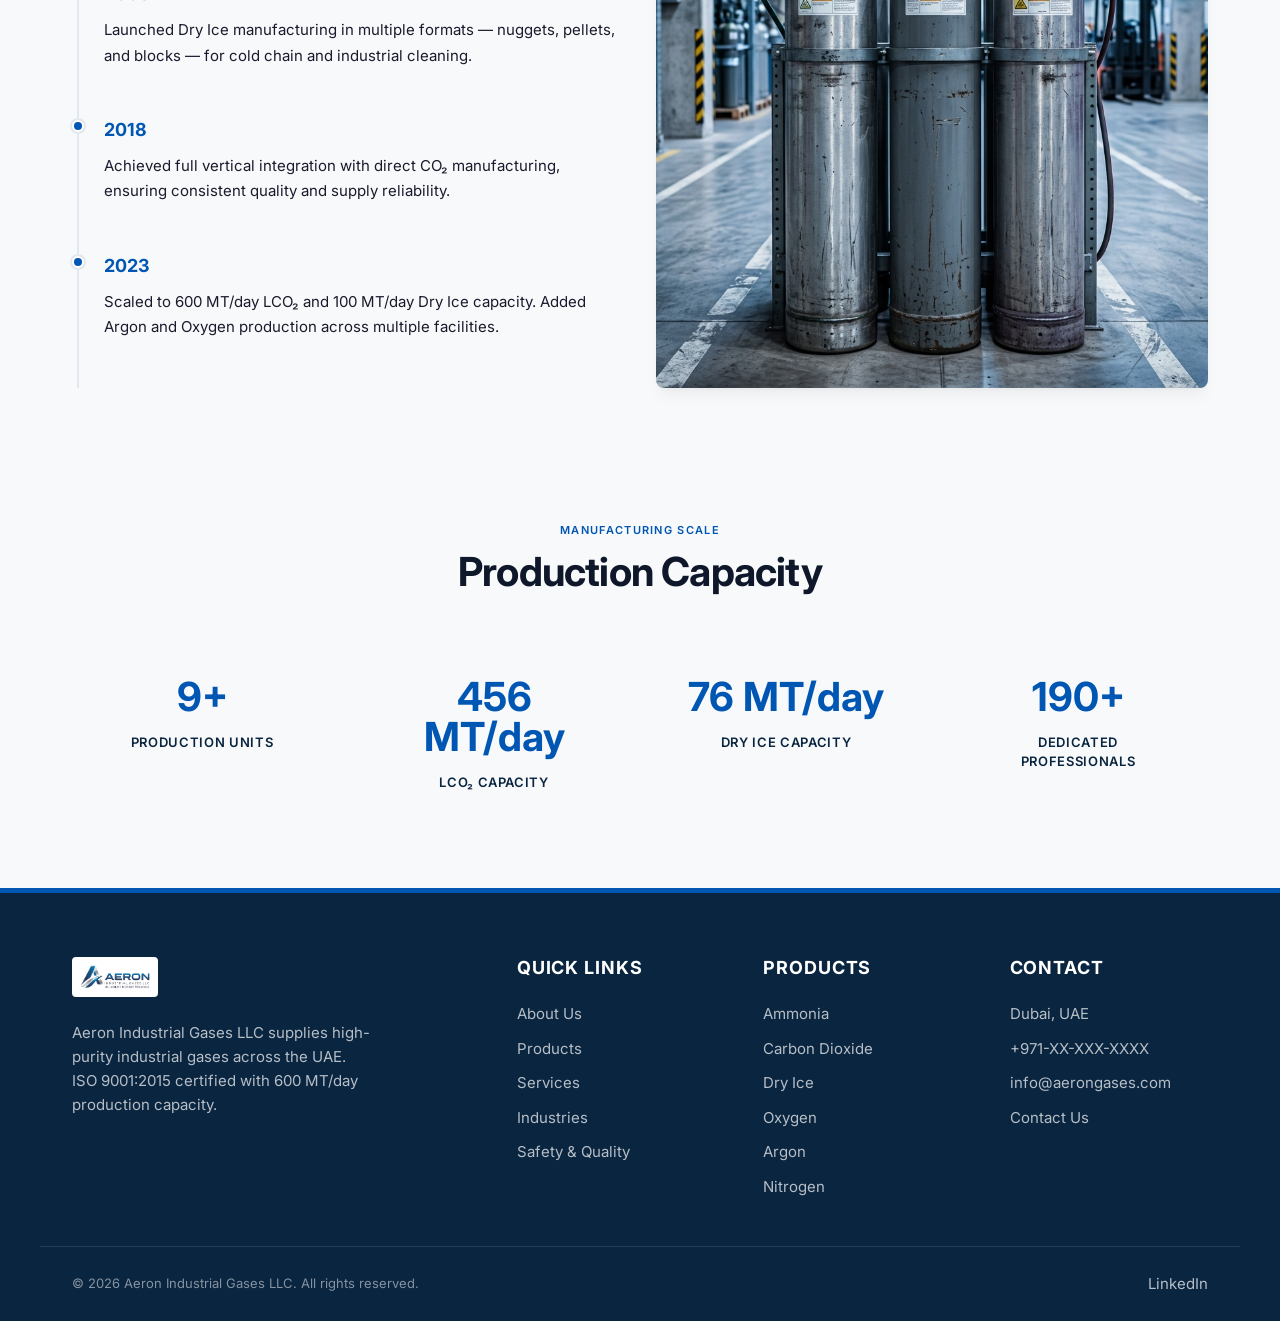
==== commit dcdd06cb: "Add files via upload" ====
--- a/about.html
+++ b/about.html
@@ -16,9 +16,9 @@
   <link rel="preconnect" href="https://fonts.googleapis.com">
   <link rel="preconnect" href="https://fonts.gstatic.com" crossorigin>
   
-  <link rel="stylesheet" href="styles/global.css">
-  <link rel="stylesheet" href="styles/components.css">
-  <link rel="stylesheet" href="styles/pages.css">
+  <link rel="stylesheet" href="styles/global.css?v=1.2">
+  <link rel="stylesheet" href="styles/components.css?v=1.2">
+  <link rel="stylesheet" href="styles/pages.css?v=1.2">
   <link rel="icon" type="image/png" href="assets/logo.png">
 </head>
 <body>
--- a/styles/global.css
+++ b/styles/global.css
@@ -10,14 +10,14 @@
   --aeron-bg-alt: #f8f9fa;
   --aeron-bg-dark: #f1f4f6;
   
-  --aeron-text: #334155;
+  --aeron-text: #1a1a2e;
   --aeron-heading: #0f172a;
   --aeron-border: #e2e8f0;
   
   --font-primary: 'Inter', system-ui, -apple-system, sans-serif;
   
-  --text-xs: 0.75rem;
-  --text-sm: 0.875rem;
+  --text-xs: 0.8125rem;
+  --text-sm: 0.9375rem;
   --text-base: 1rem;
   --text-lg: 1.125rem;
   --text-xl: 1.25rem;
@@ -133,9 +133,9 @@
 
 .label {
   display: inline-block;
-  font-size: var(--text-xs);
+  font-size: 0.6875rem;
   text-transform: uppercase;
-  letter-spacing: 0.1em;
+  letter-spacing: 0.12em;
   font-weight: 600;
   color: var(--aeron-blue);
   margin-bottom: var(--space-xs);
--- a/styles/components.css
+++ b/styles/components.css
@@ -5,13 +5,14 @@
   padding: 0.875rem 1.75rem;
   border-radius: var(--border-radius);
   font-weight: 600;
-  font-size: var(--text-sm);
+  font-size: 0.9375rem;
   text-align: center;
   cursor: pointer;
   transition: all var(--transition-fast);
   border: 2px solid transparent;
   text-decoration: none;
   white-space: nowrap;
+  line-height: 1.4;
 }
 
 .btn:focus {
@@ -70,24 +71,24 @@
   color: var(--aeron-navy);
 }
 
-.btn--lg { padding: 1rem 2rem; font-size: var(--text-base); }
-.btn--sm { padding: 0.625rem 1.25rem; font-size: var(--text-xs); }
+.btn--lg { padding: 1rem 2rem; font-size: 1rem; }
+.btn--sm { padding: 0.625rem 1.25rem; font-size: 0.8125rem; }
 .btn--full { width: 100%; }
 
 @media (max-width: 576px) {
   .btn {
     padding: 0.75rem 1.5rem;
-    font-size: 0.8rem;
+    font-size: 0.875rem;
   }
   
   .btn--lg { 
     padding: 0.875rem 1.75rem; 
-    font-size: var(--text-sm); 
+    font-size: 0.9375rem; 
   }
   
   .btn--sm { 
     padding: 0.5rem 1rem; 
-    font-size: 0.7rem; 
+    font-size: 0.75rem; 
   }
 }
 
@@ -118,12 +119,12 @@
 }
 
 .nav__logo img {
-  height: 40px;
+  height: 50px;
   transition: height var(--transition-normal);
 }
 
 .nav--scrolled .nav__logo img {
-  height: 36px;
+  height: 44px;
 }
 
 .nav__links {
@@ -133,7 +134,7 @@
 }
 
 .nav__link {
-  font-size: var(--text-sm);
+  font-size: var(--text-base);
   font-weight: 500;
   color: var(--aeron-text);
   transition: color var(--transition-fast);
@@ -249,11 +250,11 @@
   }
   
   .nav__logo img {
-    height: 36px;
+    height: 42px;
   }
   
   .nav--scrolled .nav__logo img {
-    height: 32px;
+    height: 38px;
   }
   
   .nav__links {
@@ -261,7 +262,7 @@
   }
   
   .nav__link {
-    font-size: var(--text-lg);
+    font-size: var(--text-xl);
   }
 }
 
@@ -276,7 +277,7 @@
   transition: all var(--transition-normal);
   display: flex;
   flex-direction: column;
-  justify-content: center;
+  justify-content: flex-start;
   align-items: flex-start;
 }
 
@@ -294,30 +295,65 @@
 
 .card__title {
   margin-bottom: var(--space-sm);
+  /* Reserve exactly 2 lines at h4 size so all cards align uniformly */
+  min-height: 3.75rem; /* h4: 1.5rem × line-height 1.25 × 2 lines */
+}
+
+/* Match responsive h4 sizes from global.css */
+@media (max-width: 768px) {
+  .card__title {
+    min-height: 2.8125rem; /* h4: 1.125rem × 1.25 × 2 */
+  }
+}
+
+@media (max-width: 576px) {
+  .card__title {
+    min-height: 2.5rem; /* h4: 1rem × 1.25 × 2 */
+  }
 }
 
 .card__text {
   font-size: var(--text-sm);
   color: var(--aeron-text);
   margin-bottom: var(--space-md);
-  line-height: 1.6;
+  line-height: 1.7;
+  flex-grow: 1;
 }
 
 .card__text:last-child {
   margin-bottom: 0;
 }
 
+/* Tags container inside plain .card — push to bottom */
+.card > .product-card__tags {
+  margin-top: auto;
+  padding-top: var(--space-md);
+  align-items: center;
+  align-content: flex-start;
+}
+
 .card__tag {
   display: inline-block;
-  padding: 0.25rem 0.75rem;
-  background-color: var(--aeron-light-blue);
-  color: var(--aeron-blue);
+  padding: 0.4rem 0.5rem;
+  background: linear-gradient(135deg, var(--aeron-blue) 0%, #0066cc 100%);
+  color: #fff;
   border-radius: 100px;
-  font-size: 0.7rem;
+  font-size: 0.6875rem;
   font-weight: 600;
   text-transform: uppercase;
-  margin-right: 0.5rem;
-  margin-bottom: 0.5rem;
+  margin: 0;
+  box-shadow: 0 2px 4px rgba(0, 86, 179, 0.2);
+  transition: all var(--transition-fast);
+  line-height: 1.2;
+  font-family: var(--font-primary);
+  letter-spacing: 0.03em;
+  white-space: nowrap;
+  vertical-align: middle;
+}
+
+.card__tag:hover {
+  transform: translateY(-1px);
+  box-shadow: 0 4px 8px rgba(0, 86, 179, 0.3);
 }
 
 .card--center,
@@ -326,6 +362,15 @@
   align-items: center;
   text-align: center;
   padding: var(--space-lg);
+  background: linear-gradient(135deg, #ffffff 0%, var(--aeron-light-blue) 100%);
+  box-shadow: 0 2px 8px rgba(0, 86, 179, 0.08);
+}
+
+.card--center:hover,
+.card[style*="text-align:center"]:hover,
+.card[style*="text-align: center"]:hover {
+  background: linear-gradient(135deg, var(--aeron-light-blue) 0%, #ffffff 100%);
+  box-shadow: 0 4px 12px rgba(0, 86, 179, 0.15);
 }
 
 .card--center h4,
@@ -349,9 +394,10 @@
 .card--center h4:only-child,
 .card[style*="text-align:center"] h4:only-child,
 .card[style*="text-align: center"] h4:only-child {
-  font-size: var(--text-lg);
+  font-size: var(--text-xl);
   font-weight: 600;
   margin-bottom: 0;
+  line-height: 1.3;
 }
 
 @media (max-width: 768px) {
@@ -364,7 +410,7 @@
   .card--center h4:only-child,
   .card[style*="text-align:center"] h4:only-child,
   .card[style*="text-align: center"] h4:only-child {
-    font-size: var(--text-base);
+    font-size: var(--text-lg);
   }
 }
 
@@ -422,11 +468,12 @@
 }
 
 .stat__label {
-  font-size: var(--text-sm);
+  font-size: 0.8125rem;
   font-weight: 600;
   color: var(--aeron-navy);
   text-transform: uppercase;
   letter-spacing: 0.05em;
+  line-height: 1.4;
 }
 
 .stat__label--light {
@@ -453,7 +500,7 @@
   }
   
   .stat__label {
-    font-size: 0.7rem;
+    font-size: 0.75rem;
   }
 }
 
@@ -504,8 +551,9 @@
 
 .footer__brand p {
   color: rgba(255,255,255,0.7);
-  font-size: var(--text-sm);
+  font-size: 0.9375rem;
   max-width: 300px;
+  line-height: 1.6;
 }
 
 .footer__heading {
@@ -523,12 +571,14 @@
 
 .footer__link {
   color: rgba(255,255,255,0.7);
-  font-size: var(--text-sm);
+  font-size: 0.9375rem;
   transition: color var(--transition-fast);
+  line-height: 1.5;
 }
 
 .footer__link:hover {
-  color: var(--aeron-blue);
+  color: #fff;
+  opacity: 1;
 }
 
 .footer__link:focus {
@@ -558,7 +608,8 @@
 
 .footer__copy {
   color: rgba(255,255,255,0.5);
-  font-size: var(--text-xs);
+  font-size: 0.8125rem;
+  line-height: 1.5;
 }
 
 @media (max-width: 768px) {
@@ -578,7 +629,7 @@
   }
   
   .footer__copy {
-    font-size: 0.65rem;
+    font-size: 0.75rem;
   }
 }
 
@@ -588,10 +639,11 @@
 
 .form-label {
   display: block;
-  font-size: var(--text-sm);
+  font-size: 0.9375rem;
   font-weight: 600;
   color: var(--aeron-navy);
   margin-bottom: 0.5rem;
+  line-height: 1.4;
 }
 
 .form-input, .form-select, .form-textarea {
@@ -649,7 +701,7 @@
   }
   
   .form-input, .form-select, .form-textarea {
-    font-size: var(--text-sm);
+    font-size: 0.9375rem;
   }
 }
 
--- a/styles/pages.css
+++ b/styles/pages.css
@@ -30,6 +30,25 @@
   opacity: 0.95;
 }
 
+.hero::before {
+  content: '';
+  position: absolute;
+  top: 0;
+  right: 0;
+  width: 50%;
+  height: 100%;
+  background: radial-gradient(circle at 100% 100%, #00d2ff 0%, rgba(0, 210, 255, 0.55) 30%, rgba(0, 210, 255, 0.18) 65%, rgba(0, 210, 255, 0) 100%);
+  clip-path: polygon(15% 0, 100% 0, 100% 100%, 0% 100%);
+  z-index: 2;
+  opacity: 0;
+  transition: opacity 0.4s ease;
+  pointer-events: none;
+}
+
+.hero:hover::before {
+  opacity: 0.55;
+}
+
 .hero__content {
   position: relative;
   z-index: 10;
@@ -59,6 +78,11 @@
   .hero::after {
     width: 100%;
     opacity: 0.15;
+    clip-path: none;
+  }
+  
+  .hero::before {
+    width: 100%;
     clip-path: none;
   }
   
@@ -175,16 +199,19 @@
 }
 
 .ticker__item {
-  font-weight: 700;
-  font-size: var(--text-xl);
-  color: var(--aeron-navy);
-  opacity: 0.4;
+  font-weight: 800;
+  font-size: var(--text-2xl);
+  color: var(--aeron-blue);
+  opacity: 0.9;
   white-space: nowrap;
   padding: 0 3rem;
+  text-transform: uppercase;
+  letter-spacing: 0.05em;
 }
 
 .ticker__item:hover {
   opacity: 1;
+  color: var(--aeron-navy);
 }
 
 .ticker__dot {
@@ -228,13 +255,34 @@
 
 .about-snapshot__image {
   position: relative;
+  border-radius: var(--border-radius-lg);
+  overflow: hidden;
+  box-shadow: var(--shadow-lg);
 }
 
 .about-snapshot__image img {
-  border-radius: var(--border-radius-lg);
-  box-shadow: var(--shadow-lg);
+  display: block;
   width: 100%;
-  height: auto;
+  height: 100%;
+  object-fit: cover;
+}
+
+.about-snapshot__image::after {
+  content: '';
+  position: absolute;
+  top: 0;
+  left: 0;
+  width: 100%;
+  height: 100%;
+  background: radial-gradient(circle at 100% 100%, #00d2ff 0%, rgba(0, 210, 255, 0.55) 30%, rgba(0, 210, 255, 0.18) 65%, rgba(0, 210, 255, 0) 100%);
+  pointer-events: none;
+  z-index: 2;
+  opacity: 0;
+  transition: opacity 0.4s ease;
+}
+
+.about-snapshot__image:hover::after {
+  opacity: 0.55;
 }
 
 @media (max-width: 992px) {
@@ -288,7 +336,7 @@
 
 .product-card__image .product-card__brand {
   font-size: 2.5rem;
-  font-weight: 300;
+  font-weight: 700;
   color: var(--aeron-blue);
   text-align: center;
   line-height: 1.3;
@@ -316,6 +364,11 @@
 .product-card__tags {
   margin-top: auto;
   padding-top: var(--space-md);
+  display: flex;
+  flex-wrap: wrap;
+  align-items: flex-start;
+  align-content: flex-start;
+  gap: 0.5rem;
 }
 
 @media (max-width: 768px) {
@@ -367,11 +420,36 @@
   direction: ltr;
 }
 
+.service-block__visual {
+  position: relative;
+  border-radius: var(--border-radius-lg);
+  overflow: hidden;
+  box-shadow: var(--shadow-lg);
+}
+
 .service-block__visual img {
-  border-radius: var(--border-radius-lg);
-  box-shadow: var(--shadow-lg);
+  display: block;
   width: 100%;
-  height: auto;
+  height: 100%;
+  object-fit: cover;
+}
+
+.service-block__visual::after {
+  content: '';
+  position: absolute;
+  top: 0;
+  left: 0;
+  width: 100%;
+  height: 100%;
+  background: radial-gradient(circle at 100% 100%, #00d2ff 0%, rgba(0, 210, 255, 0.55) 30%, rgba(0, 210, 255, 0.18) 65%, rgba(0, 210, 255, 0) 100%);
+  pointer-events: none;
+  z-index: 2;
+  opacity: 0;
+  transition: opacity 0.4s ease;
+}
+
+.service-block__visual:hover::after {
+  opacity: 0.55;
 }
 
 .service-block__features {
@@ -382,7 +460,9 @@
   display: flex;
   align-items: center;
   margin-bottom: 0.75rem;
-  font-size: var(--text-sm);
+  font-size: 0.9375rem;
+  line-height: 1.5;
+  color: var(--aeron-heading);
 }
 
 .service-block__feature::before {
@@ -459,7 +539,8 @@
 }
 
 .timeline__text {
-  line-height: 1.6;
+  line-height: 1.7;
+  font-size: var(--text-sm);
 }
 
 @media (max-width: 768px) {
@@ -620,11 +701,12 @@
 }
 
 .strength-item__label {
-  font-size: var(--text-sm);
+  font-size: 0.8125rem;
   font-weight: 600;
   color: var(--aeron-navy);
   text-transform: uppercase;
   letter-spacing: 0.05em;
+  line-height: 1.4;
 }
 
 @media (max-width: 992px) {
@@ -655,24 +737,47 @@
 
 .ticker-intro {
   text-align: center;
-  font-size: var(--text-xs);
+  font-size: 0.6875rem;
   text-transform: uppercase;
   letter-spacing: 0.15em;
   color: var(--aeron-text);
   opacity: 0.6;
   margin-bottom: var(--space-lg);
+  line-height: 1.4;
 }
 
 /* ── Timeline Image ────────────────────────────── */
 .timeline-image {
-  display: flex;
-  flex-direction: column;
-  justify-content: center;
+  position: relative;
+  border-radius: var(--border-radius-lg);
+  overflow: hidden;
+  box-shadow: var(--shadow-lg);
+  height: 100%;
 }
 
 .timeline-image img {
-  border-radius: var(--border-radius-lg);
-  box-shadow: var(--shadow-md);
+  display: block;
+  width: 100%;
+  height: 100%;
+  object-fit: cover;
+}
+
+.timeline-image::after {
+  content: '';
+  position: absolute;
+  top: 0;
+  left: 0;
+  width: 100%;
+  height: 100%;
+  background: radial-gradient(circle at 100% 100%, #00d2ff 0%, rgba(0, 210, 255, 0.55) 30%, rgba(0, 210, 255, 0.18) 65%, rgba(0, 210, 255, 0) 100%);
+  pointer-events: none;
+  z-index: 2;
+  opacity: 0;
+  transition: opacity 0.4s ease;
+}
+
+.timeline-image:hover::after {
+  opacity: 0.55;
 }
 
 /* ── Contact Page ──────────────────────────────── */
@@ -687,6 +792,8 @@
 .form-intro {
   margin-bottom: var(--space-lg);
   color: var(--aeron-text);
+  font-size: var(--text-sm);
+  line-height: 1.6;
 }
 
 @media (max-width: 768px) {
@@ -704,25 +811,59 @@
 /* ── Supply Cards (Products Page) ──────────────── */
 .supply-card {
   text-align: center;
-  padding: var(--space-md);
+  padding: var(--space-lg);
   align-items: center;
+  justify-content: flex-start;
 }
 
 .supply-card__icon {
   width: 48px;
   height: 48px;
-  margin: 0 auto var(--space-sm);
+  margin: 0 auto var(--space-md);
   color: var(--aeron-blue);
+  flex-shrink: 0;
+  display: block;
 }
 
 .supply-card h4 {
   margin-bottom: var(--space-sm);
   text-align: center;
   width: 100%;
+  font-size: var(--text-xl);
+  line-height: 1.3;
 }
 
 .supply-card .card__text {
   text-align: center;
+  font-size: var(--text-sm);
+  line-height: 1.6;
+  margin: 0;
+}
+
+@media (max-width: 768px) {
+  .supply-card {
+    padding: var(--space-md);
+  }
+  
+  .supply-card__icon {
+    width: 44px;
+    height: 44px;
+  }
+  
+  .supply-card h4 {
+    font-size: var(--text-lg);
+  }
+}
+
+@media (max-width: 576px) {
+  .supply-card__icon {
+    width: 40px;
+    height: 40px;
+  }
+  
+  .supply-card h4 {
+    font-size: var(--text-base);
+  }
 }
 
 /* ── Certification Cards (Safety Page) ─────────── */
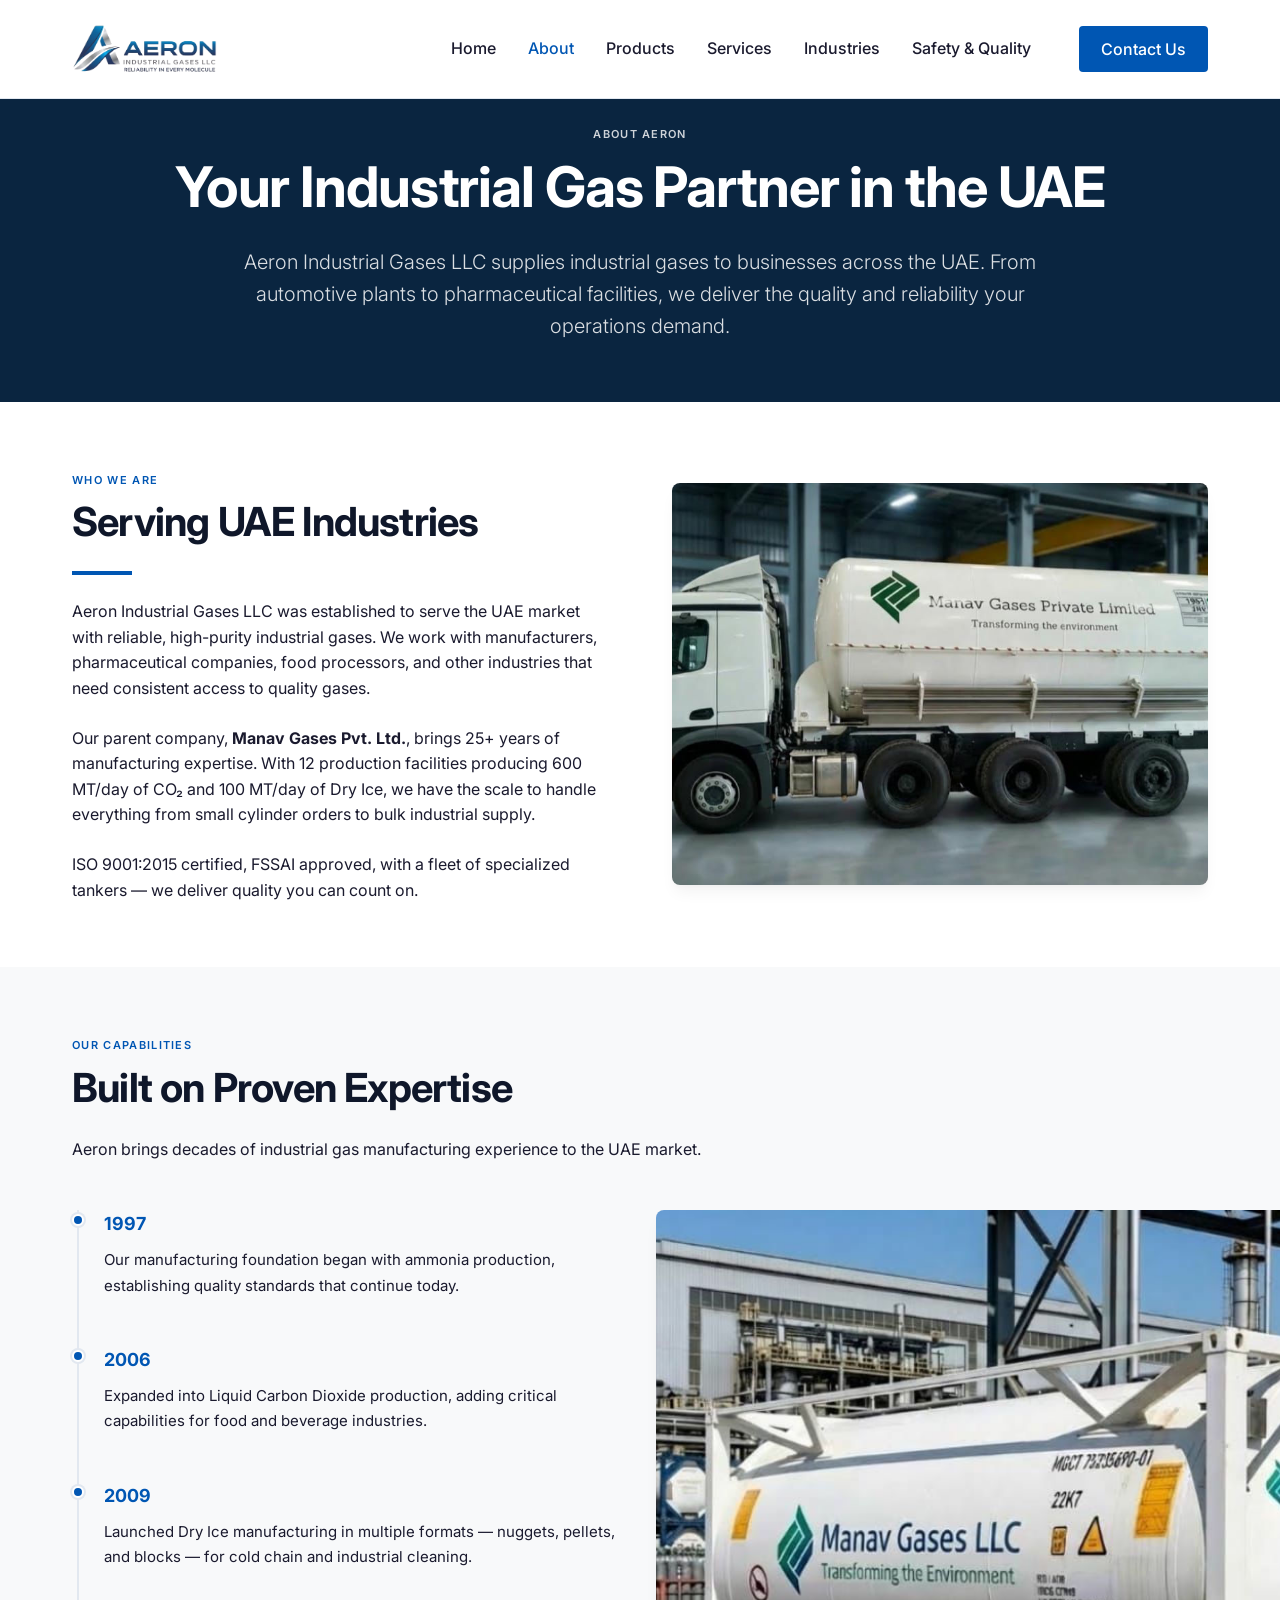
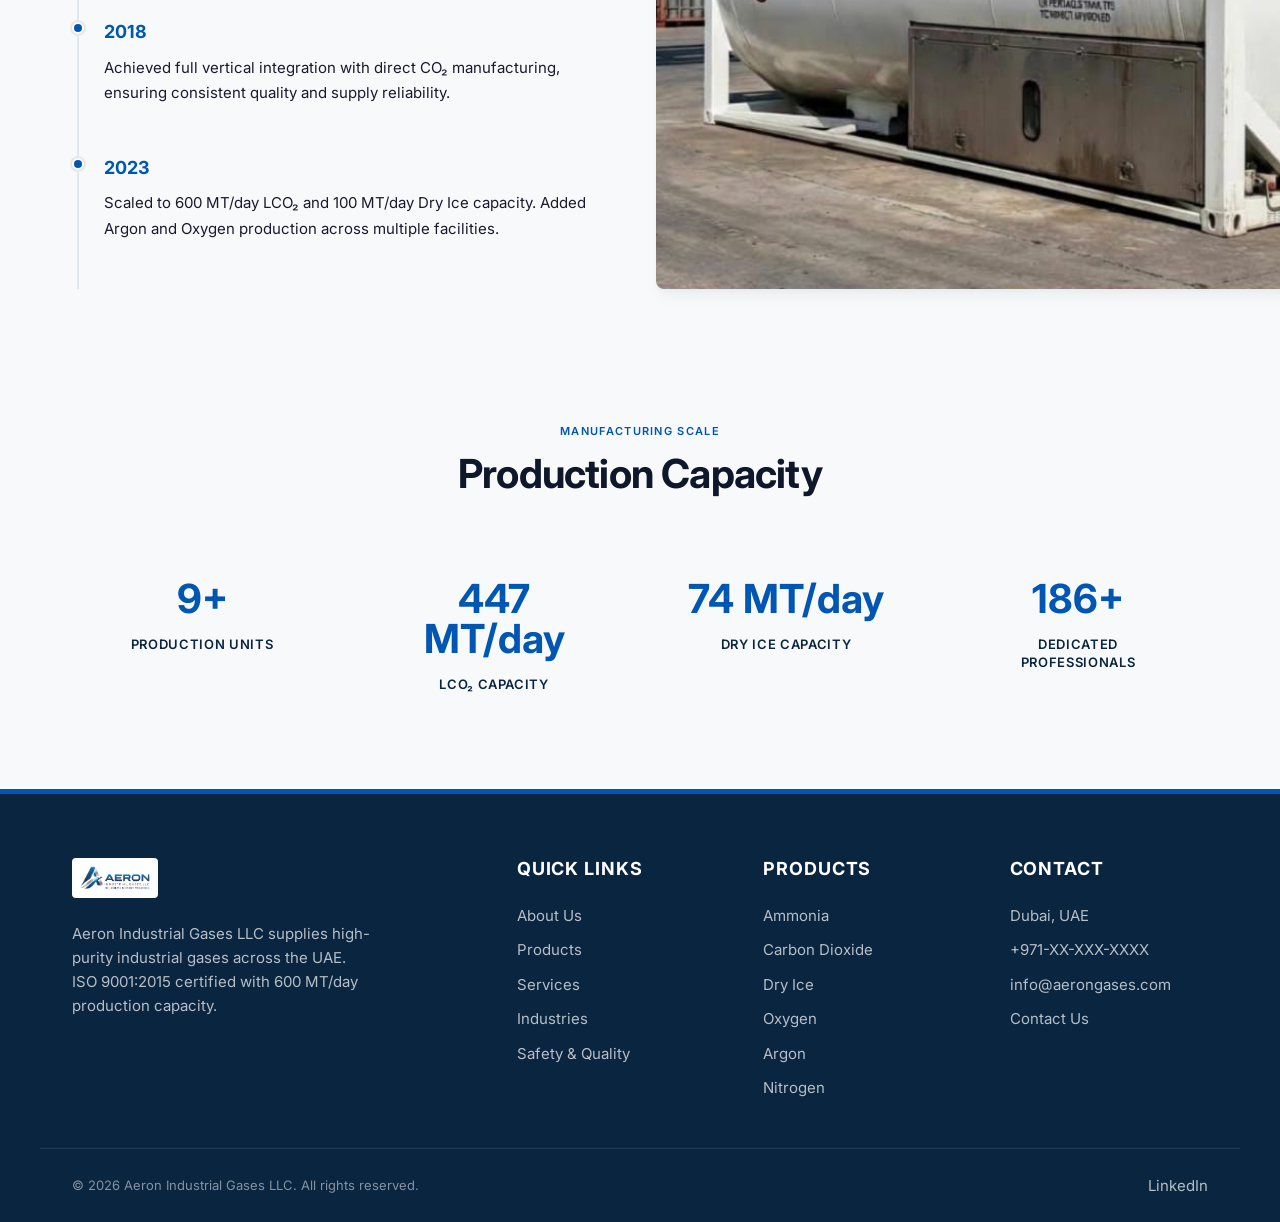
==== commit 0264787b: "Add files via upload" ====
--- a/about.html
+++ b/about.html
@@ -62,7 +62,7 @@
           <p class="mt-md">ISO 9001:2015 certified, FSSAI approved, with a fleet of specialized tankers — we deliver quality you can count on.</p>
         </div>
         <div class="about-snapshot__image">
-          <img src="assets/hero-bg.png" alt="Modern industrial gas manufacturing facility with storage tanks and processing equipment" loading="lazy" width="600" height="400">
+          <img src="assets/mobile-tanker.jpeg" alt="Manav Gases cryogenic mobile tanker truck for bulk gas delivery" loading="lazy" width="600" height="400">
         </div>
       </div>
     </div>
@@ -104,7 +104,7 @@
           </div>
         </div>
         <div class="timeline-image">
-          <img src="assets/about-facility.png" alt="Gas cylinder storage and distribution facility" loading="lazy" width="600" height="400">
+          <img src="assets/iso-tank.jpeg" alt="Manav Gases ISO tank container at industrial facility" loading="lazy" width="600" height="400">
         </div>
       </div>
     </div>
--- a/styles/pages.css
+++ b/styles/pages.css
@@ -258,6 +258,7 @@
   border-radius: var(--border-radius-lg);
   overflow: hidden;
   box-shadow: var(--shadow-lg);
+  aspect-ratio: 4 / 3;
 }
 
 .about-snapshot__image img {
@@ -425,6 +426,7 @@
   border-radius: var(--border-radius-lg);
   overflow: hidden;
   box-shadow: var(--shadow-lg);
+  aspect-ratio: 4 / 3;
 }
 
 .service-block__visual img {
@@ -753,6 +755,7 @@
   overflow: hidden;
   box-shadow: var(--shadow-lg);
   height: 100%;
+  aspect-ratio: 4 / 3;
 }
 
 .timeline-image img {
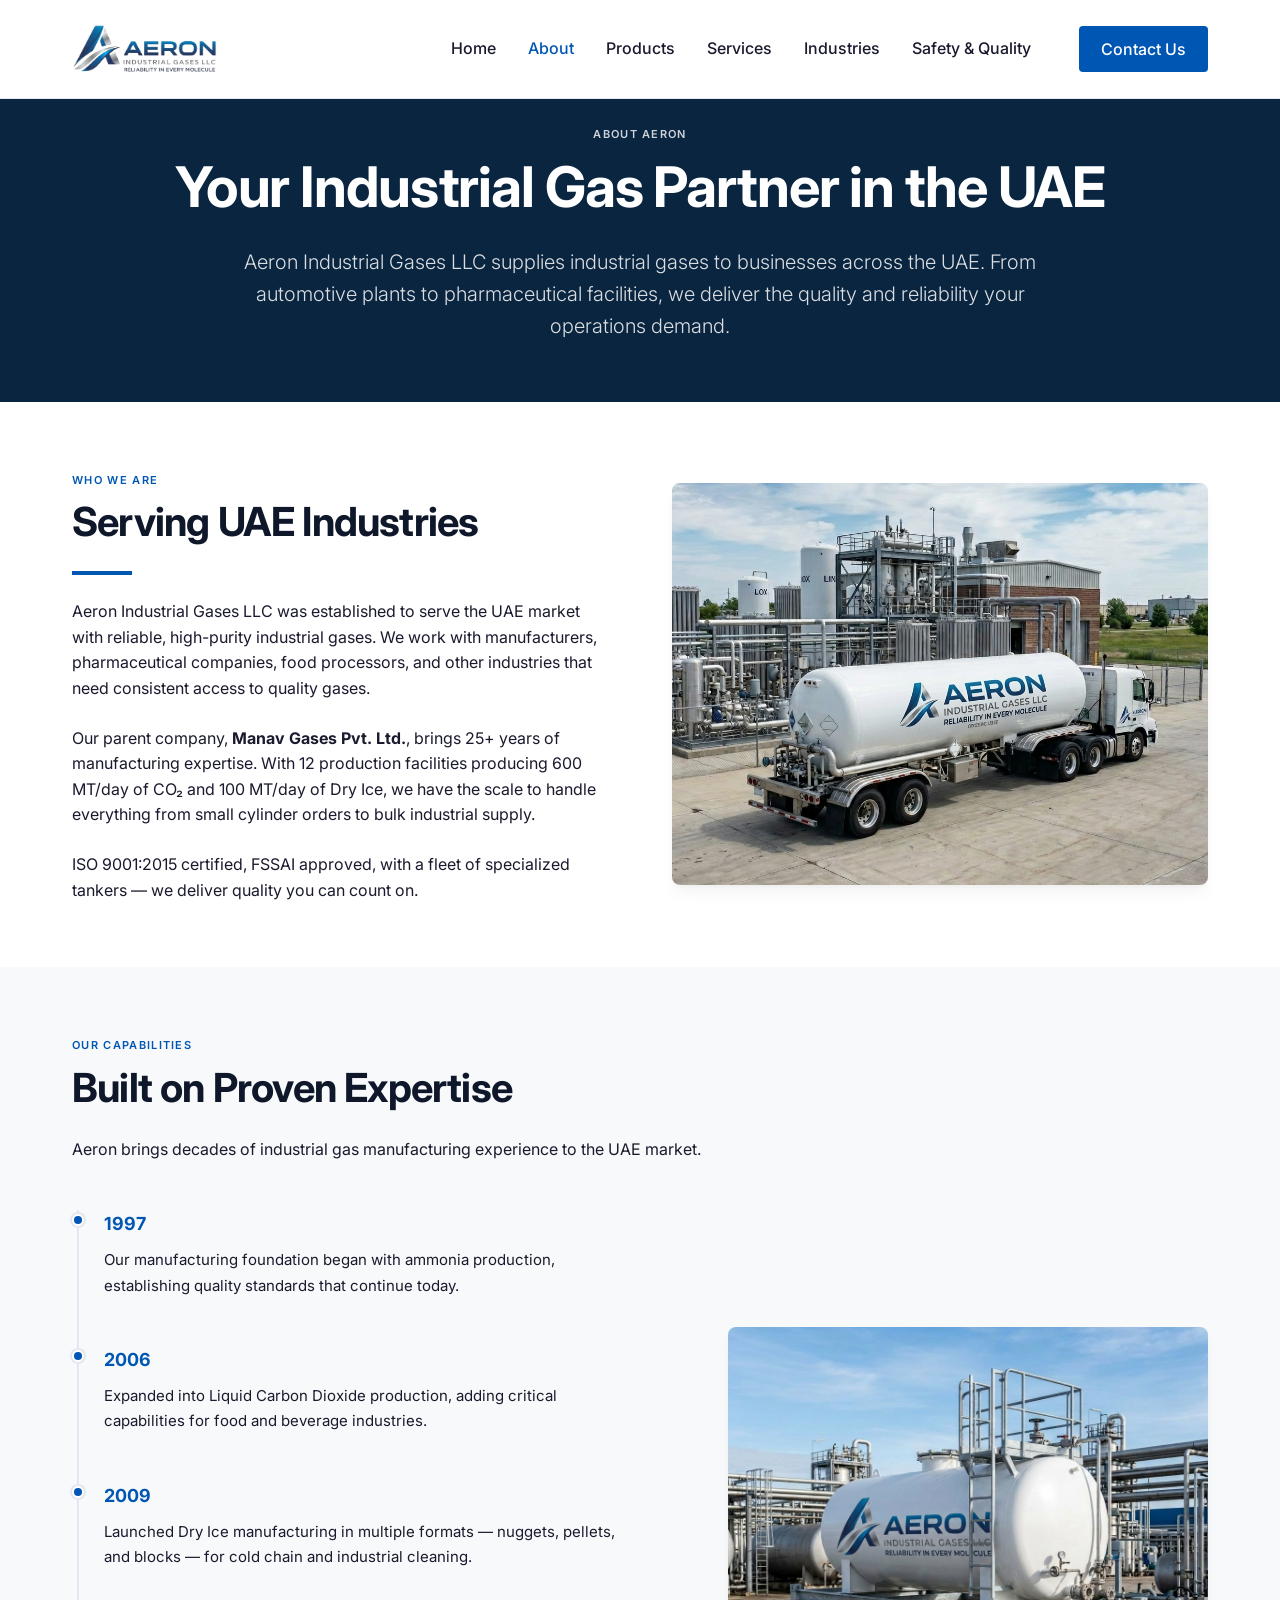
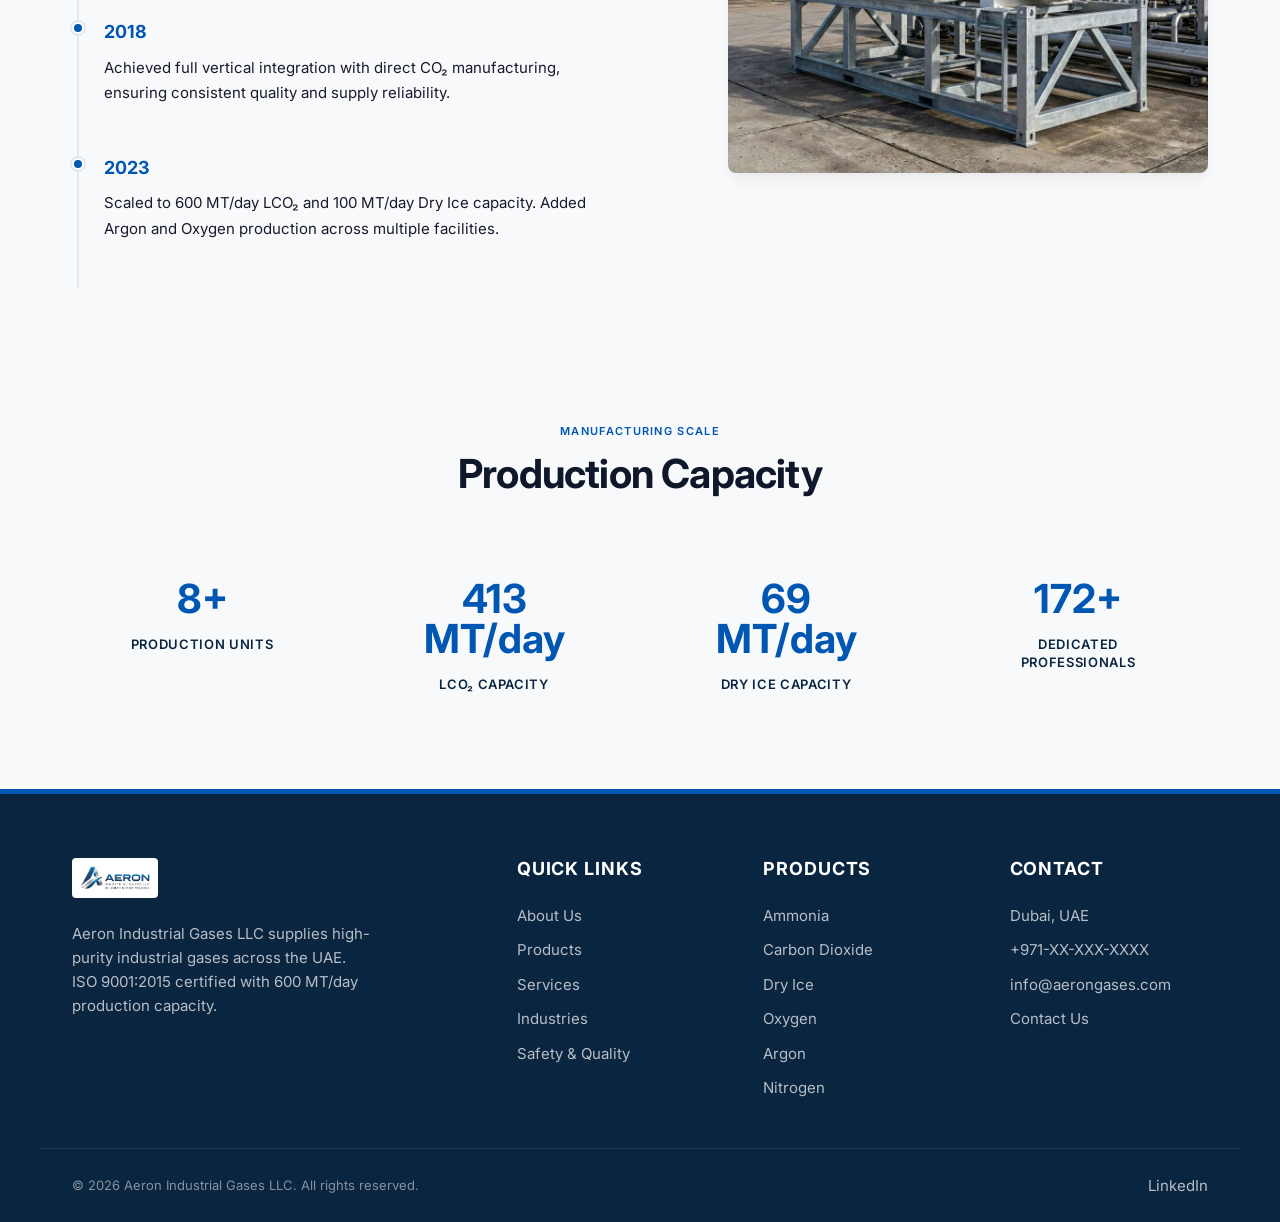
==== commit a9610276: "Add files via upload" ====
--- a/about.html
+++ b/about.html
@@ -62,7 +62,7 @@
           <p class="mt-md">ISO 9001:2015 certified, FSSAI approved, with a fleet of specialized tankers — we deliver quality you can count on.</p>
         </div>
         <div class="about-snapshot__image">
-          <img src="assets/mobile-tanker.jpeg" alt="Manav Gases cryogenic mobile tanker truck for bulk gas delivery" loading="lazy" width="600" height="400">
+          <img src="assets/mobile-tanker.png" alt="Aeron Industrial Gases cryogenic mobile tanker truck for bulk gas delivery" loading="lazy" width="600" height="400">
         </div>
       </div>
     </div>
@@ -104,7 +104,7 @@
           </div>
         </div>
         <div class="timeline-image">
-          <img src="assets/iso-tank.jpeg" alt="Manav Gases ISO tank container at industrial facility" loading="lazy" width="600" height="400">
+          <img src="assets/iso-tank.png" alt="Aeron Industrial Gases ISO tank container at facility" loading="lazy" width="600" height="400">
         </div>
       </div>
     </div>
--- a/styles/pages.css
+++ b/styles/pages.css
@@ -754,8 +754,17 @@
   border-radius: var(--border-radius-lg);
   overflow: hidden;
   box-shadow: var(--shadow-lg);
-  height: 100%;
+  width: 100%;
   aspect-ratio: 4 / 3;
+}
+
+@media (min-width: 992px) {
+  .timeline-image {
+    max-width: 480px;
+    aspect-ratio: 4.3 / 4;
+    align-self: center;
+    justify-self: end;
+  }
 }
 
 .timeline-image img {
